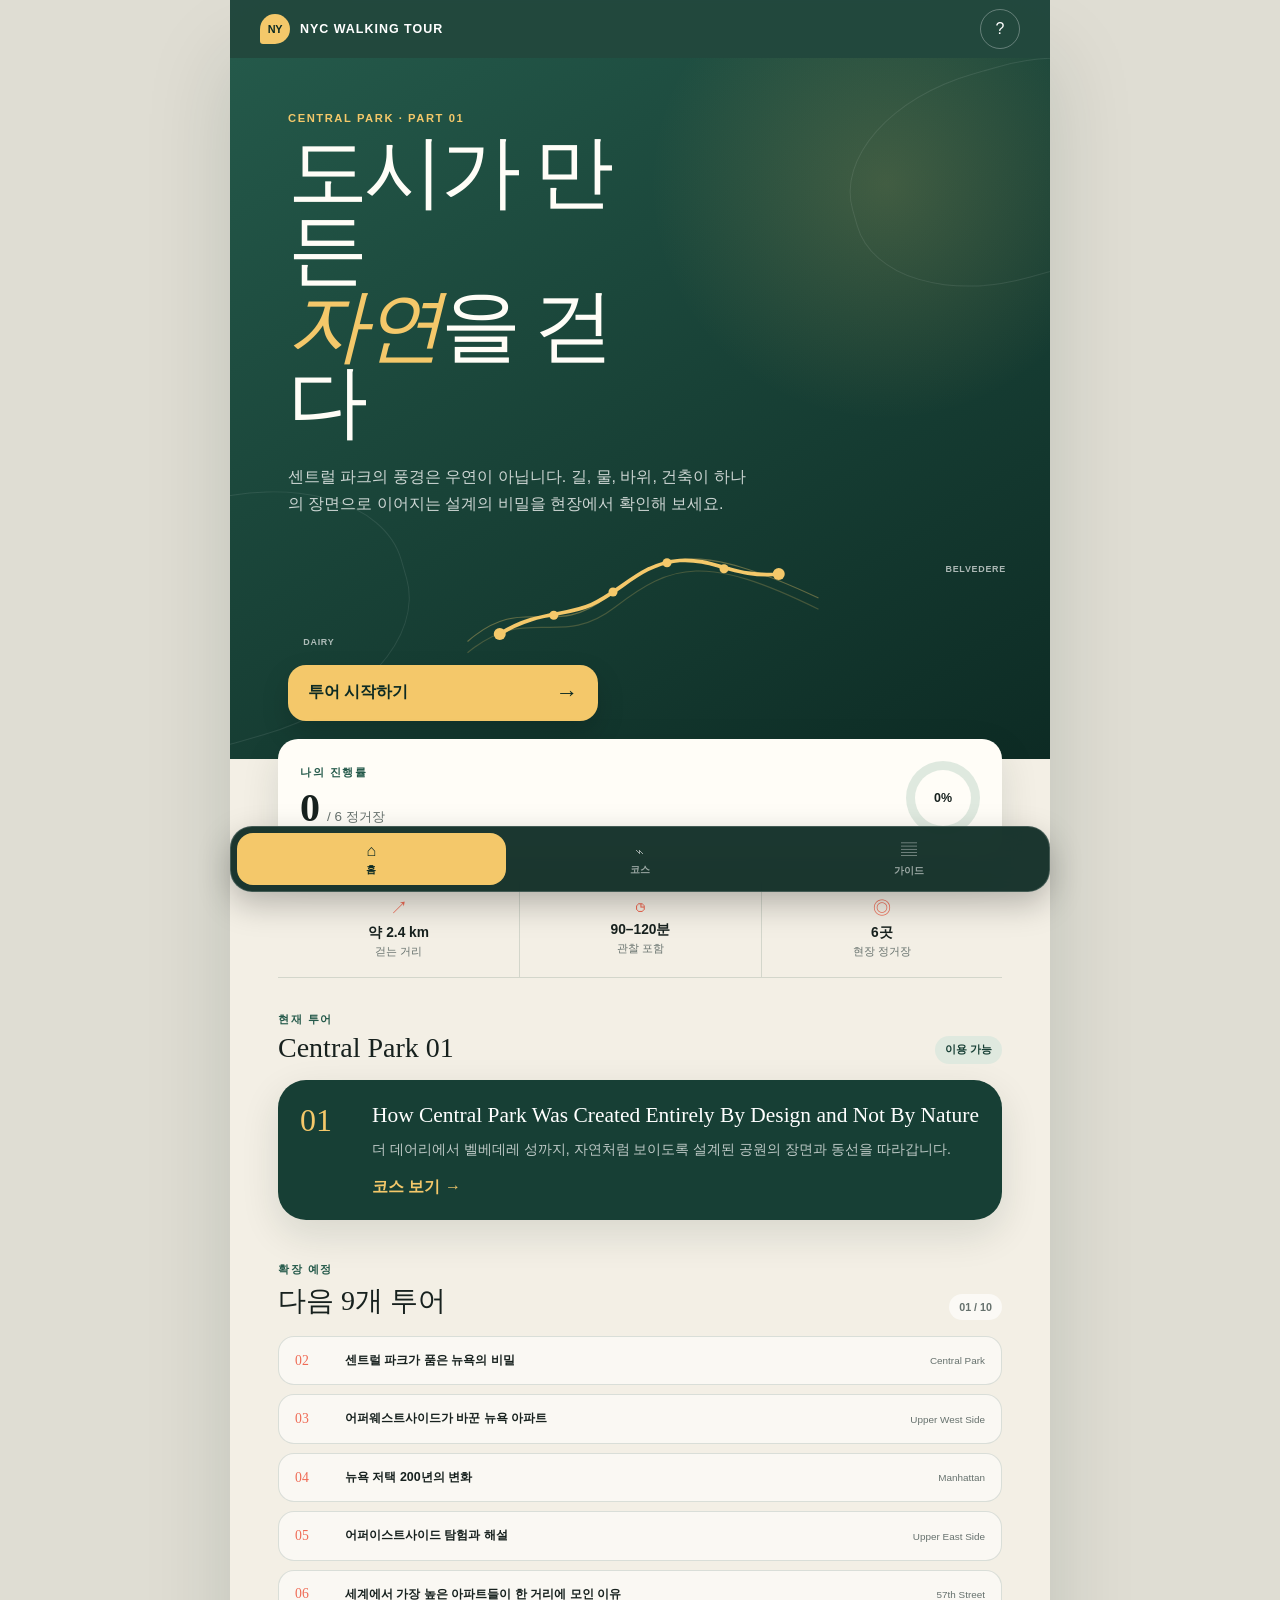
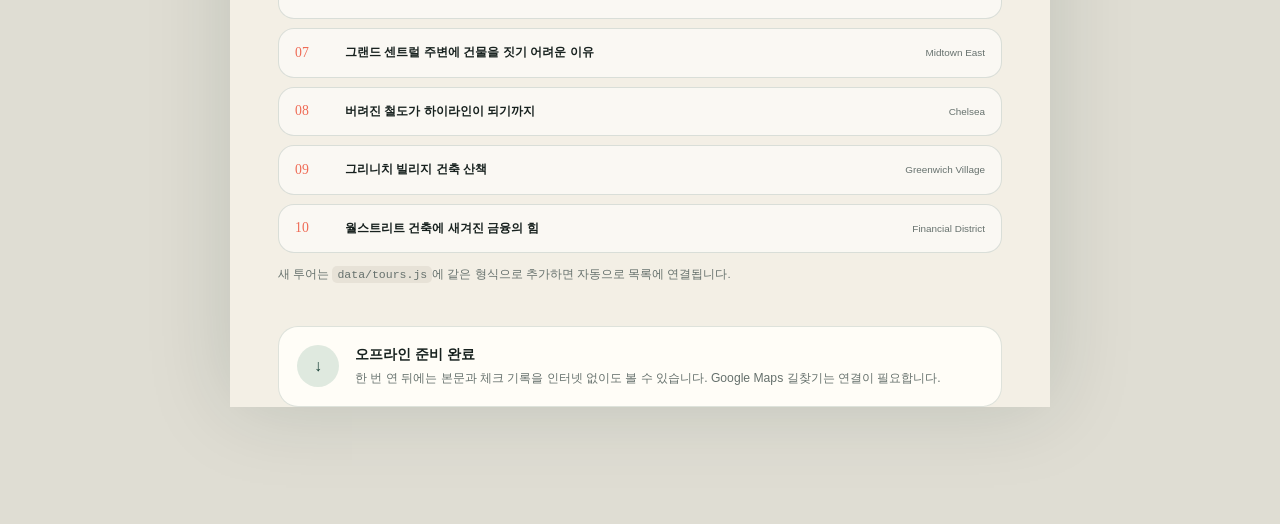
==== index.html @ f50bdaf2 "Add files via upload" ====
<!doctype html>
<html lang="ko">
<head>
  <meta charset="utf-8">
  <meta name="viewport" content="width=device-width, initial-scale=1, viewport-fit=cover">
  <meta name="theme-color" content="#173f35">
  <meta name="description" content="뉴욕 현장에서 쓰는 한국어 도보 투어 PWA. GPS 거리 확인, 도보 길찾기, 관찰 체크리스트와 오프라인 가이드를 제공합니다.">
  <meta name="apple-mobile-web-app-capable" content="yes">
  <meta name="apple-mobile-web-app-status-bar-style" content="black-translucent">
  <meta name="apple-mobile-web-app-title" content="NYC Walk">
  <title>NYC Walking Tour</title>
  <link rel="manifest" href="./manifest.webmanifest">
  <link rel="icon" href="./assets/icon.svg" type="image/svg+xml">
  <link rel="apple-touch-icon" href="./assets/apple-touch-icon.png">
  <link rel="stylesheet" href="./styles.css">
</head>
<body>
  <a class="skip-link" href="#main">본문으로 건너뛰기</a>

  <header class="app-header">
    <a class="brand" href="#home" aria-label="NYC Walking Tour 홈">
      <span class="brand-mark" aria-hidden="true">NY</span>
      <span><b>NYC</b> WALKING TOUR</span>
    </a>
    <button class="icon-button" id="helpButton" type="button" aria-label="앱 사용 안내">?</button>
  </header>

  <main id="main">
    <section class="view is-active" id="homeView" data-view="home" aria-labelledby="homeTitle">
      <div class="hero">
        <div class="hero-topline">CENTRAL PARK · PART 01</div>
        <h1 id="homeTitle">도시가 만든<br><em>자연</em>을 걷다</h1>
        <p>센트럴 파크의 풍경은 우연이 아닙니다. 길, 물, 바위, 건축이 하나의 장면으로 이어지는 설계의 비밀을 현장에서 확인해 보세요.</p>
        <div class="hero-art" aria-hidden="true">
          <svg viewBox="0 0 420 180" role="img">
            <path d="M-20 154C56 87 94 153 166 94S284 19 448 96" fill="none" stroke="currentColor" stroke-width="1.5" opacity=".35"/>
            <path d="M-20 169C61 102 102 166 177 108S298 37 448 111" fill="none" stroke="currentColor" stroke-width="1.5" opacity=".22"/>
            <path d="M23 144C73 113 109 121 145 105C187 86 211 50 263 46C310 43 337 70 395 64" fill="none" stroke="currentColor" stroke-width="5" stroke-linecap="round"/>
            <g fill="currentColor">
              <circle cx="23" cy="144" r="8"/><circle cx="95" cy="119" r="6"/><circle cx="174" cy="88" r="6"/>
              <circle cx="246" cy="49" r="6"/><circle cx="322" cy="57" r="6"/><circle cx="395" cy="64" r="8"/>
            </g>
          </svg>
          <span class="map-label map-start">DAIRY</span>
          <span class="map-label map-end">BELVEDERE</span>
        </div>
        <button class="primary-button" id="startTourButton" type="button">투어 시작하기 <span aria-hidden="true">→</span></button>
      </div>

      <div class="content-shell">
        <section class="progress-card" aria-labelledby="progressTitle">
          <div>
            <p class="eyebrow" id="progressTitle">나의 진행률</p>
            <p class="progress-number"><strong id="homeProgressCount">0</strong><span>/ 6 정거장</span></p>
          </div>
          <div class="progress-ring" id="progressRing" role="img" aria-label="진행률 0퍼센트"><span>0%</span></div>
        </section>

        <section class="route-facts" aria-label="코스 정보">
          <div><span class="fact-icon">↗</span><strong>약 2.4 km</strong><small>걷는 거리</small></div>
          <div><span class="fact-icon">◷</span><strong>90–120분</strong><small>관찰 포함</small></div>
          <div><span class="fact-icon">◎</span><strong>6곳</strong><small>현장 정거장</small></div>
        </section>

        <section class="section-block">
          <div class="section-heading">
            <div><p class="eyebrow">현재 투어</p><h2>Central Park 01</h2></div>
            <span class="status-pill">이용 가능</span>
          </div>
          <article class="tour-feature">
            <div class="tour-feature-number">01</div>
            <div>
              <h3>How Central Park Was Created Entirely By Design and Not By Nature</h3>
              <p>더 데어리에서 벨베데레 성까지, 자연처럼 보이도록 설계된 공원의 장면과 동선을 따라갑니다.</p>
              <button class="text-button" data-go="route" type="button">코스 보기 <span aria-hidden="true">→</span></button>
            </div>
          </article>
        </section>

        <section class="section-block future-section">
          <div class="section-heading">
            <div><p class="eyebrow">확장 예정</p><h2>다음 9개 투어</h2></div>
            <span class="count-pill">01 / 10</span>
          </div>
          <div class="future-list" id="futureTours"></div>
          <p class="future-note">새 투어는 <code>data/tours.js</code>에 같은 형식으로 추가하면 자동으로 목록에 연결됩니다.</p>
        </section>

        <section class="offline-card">
          <span class="offline-icon" aria-hidden="true">↓</span>
          <div><strong>오프라인 준비 완료</strong><p>한 번 연 뒤에는 본문과 체크 기록을 인터넷 없이도 볼 수 있습니다. Google Maps 길찾기는 연결이 필요합니다.</p></div>
        </section>
      </div>
    </section>

    <section class="view" id="routeView" data-view="route" aria-labelledby="routeTitle">
      <div class="page-intro route-intro">
        <p class="eyebrow light">CENTRAL PARK · PART 01</p>
        <h1 id="routeTitle">현장 코스</h1>
        <p>남쪽의 데어리에서 북쪽의 벨베데레 성까지. 방문 완료는 위치와 무관하게 직접 눌러 기록합니다.</p>
        <div class="route-progress-wrap">
          <div class="route-progress-label"><span>투어 진행</span><strong id="routeProgressText">0 / 6</strong></div>
          <div class="progress-track"><span id="routeProgressBar"></span></div>
        </div>
        <button class="location-button" id="locateButton" type="button"><span aria-hidden="true">⌖</span> 내 위치로 거리 확인</button>
        <p class="location-status" id="locationStatus" role="status">위치 정보는 이 기기 안에서 거리 계산에만 사용됩니다.</p>
      </div>
      <div class="content-shell route-content">
        <div class="route-line" id="stopList"></div>
      </div>
    </section>

    <section class="view" id="guideView" data-view="guide" aria-labelledby="guideTitle">
      <div class="page-intro guide-intro">
        <p class="eyebrow light">DEEP GUIDE · PART 01</p>
        <h1 id="guideTitle">상세 가이드북</h1>
        <p>걷다가 궁금할 때 펼쳐보는 긴 해설입니다. 각 장은 현장 관찰 포인트와 이어집니다.</p>
      </div>
      <div class="content-shell guide-shell">
        <nav class="guide-toc" aria-label="가이드 목차" id="guideToc"></nav>
        <article class="guide-article" id="guideArticle"></article>
        <aside class="source-note">
          <strong>원본 영상</strong>
          <p>Architectural Digest, Michael Wyetzner의 현장 해설을 바탕으로 여행용 한국어 가이드로 재구성했습니다.</p>
          <a href="https://www.architecturaldigest.com/video/watch/walking-tour-how-central-park-was-created-entirely-by-design-and-not-by-nature" target="_blank" rel="noopener noreferrer">원본 페이지 열기 ↗</a>
        </aside>
      </div>
    </section>
  </main>

  <nav class="bottom-nav" aria-label="주요 메뉴">
    <a class="nav-item is-active" href="#home" data-nav="home" aria-current="page"><span aria-hidden="true">⌂</span><b>홈</b></a>
    <a class="nav-item" href="#route" data-nav="route"><span aria-hidden="true">⌁</span><b>코스</b></a>
    <a class="nav-item" href="#guide" data-nav="guide"><span aria-hidden="true">▤</span><b>가이드</b></a>
  </nav>

  <dialog class="sheet-dialog" id="helpDialog">
    <div class="dialog-handle" aria-hidden="true"></div>
    <button class="dialog-close" id="helpClose" type="button" aria-label="닫기">×</button>
    <p class="eyebrow">사용 안내</p>
    <h2>iPhone에서 가장 편하게 쓰는 법</h2>
    <ol>
      <li>Safari에서 배포된 HTTPS 주소를 엽니다.</li>
      <li><b>공유</b> 버튼 → <b>홈 화면에 추가</b>를 누릅니다.</li>
      <li>여행 전에 앱을 한 번 열어 오프라인 콘텐츠를 저장합니다.</li>
      <li>GPS는 정거장까지의 거리를 보여줄 뿐, 방문을 자동 판정하지 않습니다.</li>
    </ol>
    <p class="privacy-note">방문 기록과 체크리스트는 이 브라우저의 로컬 저장소에만 남습니다.</p>
  </dialog>

  <div class="toast" id="toast" role="status" aria-live="polite"></div>

  <script src="./data/tours.js"></script>
  <script src="./app.js"></script>
</body>
</html>
---- styles.css ----
:root {
  --green-950: #0d2b24;
  --green-900: #173f35;
  --green-800: #24594a;
  --green-100: #dfe9df;
  --cream: #f3efe5;
  --paper: #fffdf7;
  --ink: #17211e;
  --muted: #66716d;
  --gold: #f4c86a;
  --coral: #ef6b55;
  --blue: #8fc8d8;
  --line: rgba(23, 63, 53, .14);
  --shadow: 0 14px 38px rgba(13, 43, 36, .12);
  --radius-lg: 28px;
  --radius-md: 20px;
  --safe-bottom: env(safe-area-inset-bottom, 0px);
}

* { box-sizing: border-box; }

html { scroll-behavior: smooth; }

body {
  margin: 0;
  min-width: 320px;
  color: var(--ink);
  background: var(--cream);
  font-family: -apple-system, BlinkMacSystemFont, "Apple SD Gothic Neo", "Noto Sans KR", "Segoe UI", sans-serif;
  -webkit-font-smoothing: antialiased;
  padding-bottom: calc(82px + var(--safe-bottom));
}

button, a { -webkit-tap-highlight-color: transparent; }
button { font: inherit; }
a { color: inherit; }

.skip-link {
  position: fixed;
  top: -100px;
  left: 12px;
  z-index: 100;
  background: #fff;
  padding: 12px 16px;
  border-radius: 10px;
}
.skip-link:focus { top: 12px; }

.app-header {
  position: sticky;
  top: 0;
  z-index: 30;
  display: flex;
  align-items: center;
  justify-content: space-between;
  height: calc(58px + env(safe-area-inset-top, 0px));
  padding: env(safe-area-inset-top, 0px) 18px 0;
  color: #fff;
  background: rgba(23, 63, 53, .94);
  backdrop-filter: blur(18px);
}

.brand {
  display: flex;
  align-items: center;
  gap: 10px;
  color: #fff;
  text-decoration: none;
  font-size: .78rem;
  font-weight: 800;
  letter-spacing: .08em;
}

.brand-mark {
  display: grid;
  place-items: center;
  width: 30px;
  height: 30px;
  color: var(--green-950);
  background: var(--gold);
  border-radius: 50% 50% 50% 10%;
  font-size: .68rem;
  font-weight: 900;
  letter-spacing: -.03em;
}

.icon-button, .dialog-close {
  display: grid;
  place-items: center;
  width: 40px;
  height: 40px;
  border: 1px solid rgba(255, 255, 255, .3);
  border-radius: 50%;
  color: #fff;
  background: transparent;
  cursor: pointer;
}

.view { display: none; }
.view.is-active { display: block; animation: view-in .28s ease both; }
@keyframes view-in { from { opacity: .3; transform: translateY(5px); } }

.hero {
  position: relative;
  overflow: hidden;
  min-height: 540px;
  padding: 42px 24px 34px;
  color: var(--paper);
  background:
    radial-gradient(circle at 80% 18%, rgba(244, 200, 106, .18), transparent 27%),
    linear-gradient(150deg, var(--green-800), var(--green-950));
}

.hero::before, .hero::after {
  content: "";
  position: absolute;
  border: 1px solid rgba(255,255,255,.09);
  border-radius: 46%;
  transform: rotate(-16deg);
}
.hero::before { width: 330px; height: 210px; right: -130px; top: 8px; }
.hero::after { width: 390px; height: 240px; left: -210px; bottom: 15px; }

.hero-topline, .eyebrow {
  margin: 0 0 10px;
  color: var(--green-800);
  font-size: .7rem;
  font-weight: 900;
  letter-spacing: .14em;
  text-transform: uppercase;
}
.hero-topline, .eyebrow.light { color: var(--gold); }

.hero h1, .page-intro h1 {
  margin: 0;
  font-family: Georgia, "Times New Roman", serif;
  font-weight: 500;
  line-height: .96;
  letter-spacing: -.045em;
}
.hero h1 { max-width: 360px; font-size: clamp(3rem, 15vw, 5rem); }
.hero h1 em { color: var(--gold); font-style: italic; }
.hero > p { position: relative; z-index: 1; max-width: 460px; margin: 22px 0 8px; color: rgba(255,255,255,.78); line-height: 1.7; }

.hero-art { position: relative; height: 150px; margin: 2px -14px 4px; color: var(--gold); }
.hero-art svg { width: 100%; height: 100%; overflow: visible; }
.map-label { position: absolute; color: rgba(255,255,255,.65); font-size: .56rem; font-weight: 800; letter-spacing: .08em; }
.map-start { left: 4%; bottom: 14px; }
.map-end { right: 0; top: 38px; }

.primary-button {
  position: relative;
  z-index: 1;
  display: flex;
  align-items: center;
  justify-content: space-between;
  width: 100%;
  min-height: 56px;
  padding: 0 20px;
  border: 0;
  border-radius: 18px;
  color: var(--green-950);
  background: var(--gold);
  font-weight: 900;
  cursor: pointer;
  box-shadow: 0 12px 28px rgba(0,0,0,.15);
}
.primary-button span { font-size: 1.4rem; }

.content-shell { width: min(100%, 760px); margin: 0 auto; padding: 0 18px; }

.progress-card {
  position: relative;
  z-index: 2;
  display: flex;
  align-items: center;
  justify-content: space-between;
  margin-top: -20px;
  padding: 22px;
  background: var(--paper);
  border-radius: var(--radius-md);
  box-shadow: var(--shadow);
}
.progress-card .eyebrow { margin-bottom: 4px; }
.progress-number { display: flex; align-items: baseline; gap: 7px; margin: 0; }
.progress-number strong { font-family: Georgia, serif; font-size: 2.5rem; }
.progress-number span { color: var(--muted); font-size: .84rem; }

.progress-ring {
  --progress: 0deg;
  display: grid;
  place-items: center;
  width: 74px;
  aspect-ratio: 1;
  border-radius: 50%;
  background: conic-gradient(var(--coral) var(--progress), var(--green-100) 0);
}
.progress-ring::before { content: ""; grid-area: 1/1; width: 56px; aspect-ratio: 1; border-radius: 50%; background: var(--paper); }
.progress-ring span { grid-area: 1/1; z-index: 1; font-size: .78rem; font-weight: 900; }

.route-facts {
  display: grid;
  grid-template-columns: repeat(3, 1fr);
  margin: 20px 0 34px;
  border-block: 1px solid var(--line);
}
.route-facts > div { display: flex; flex-direction: column; align-items: center; padding: 18px 4px; text-align: center; }
.route-facts > div + div { border-left: 1px solid var(--line); }
.fact-icon { color: var(--coral); font-size: 1.1rem; }
.route-facts strong { margin-top: 4px; font-size: .86rem; }
.route-facts small { margin-top: 3px; color: var(--muted); font-size: .68rem; }

.section-block { margin: 34px 0 42px; }
.section-heading { display: flex; align-items: flex-end; justify-content: space-between; gap: 16px; margin-bottom: 16px; }
.section-heading h2 { margin: 0; font-family: Georgia, serif; font-size: 1.75rem; font-weight: 500; }
.section-heading .eyebrow { margin-bottom: 5px; }
.status-pill, .count-pill {
  flex: 0 0 auto;
  padding: 7px 10px;
  border-radius: 999px;
  color: var(--green-900);
  background: var(--green-100);
  font-size: .67rem;
  font-weight: 800;
}
.count-pill { color: var(--muted); background: rgba(255,255,255,.62); }

.tour-feature {
  display: grid;
  grid-template-columns: 54px 1fr;
  gap: 18px;
  padding: 22px;
  color: #fff;
  background: var(--green-900);
  border-radius: var(--radius-lg);
  box-shadow: var(--shadow);
}
.tour-feature-number { font-family: Georgia, serif; color: var(--gold); font-size: 2rem; }
.tour-feature h3 { margin: 0 0 10px; font-family: Georgia, serif; font-size: 1.34rem; font-weight: 500; line-height: 1.25; }
.tour-feature p { margin: 0 0 16px; color: rgba(255,255,255,.72); font-size: .88rem; line-height: 1.6; }
.text-button { padding: 0; border: 0; color: var(--gold); background: transparent; font-weight: 800; cursor: pointer; }

.future-list { display: grid; gap: 9px; }
.future-item {
  display: grid;
  grid-template-columns: 38px 1fr auto;
  align-items: center;
  gap: 12px;
  padding: 15px 16px;
  border: 1px solid var(--line);
  border-radius: 16px;
  background: rgba(255,255,255,.55);
}
.future-item span:first-child { color: var(--coral); font-family: Georgia, serif; font-size: .86rem; }
.future-item strong { font-size: .78rem; line-height: 1.4; }
.future-item small { color: var(--muted); font-size: .62rem; }
.future-note { color: var(--muted); font-size: .72rem; line-height: 1.6; }
.future-note code { padding: 2px 5px; background: #e7e2d7; border-radius: 5px; }

.offline-card {
  display: flex;
  gap: 16px;
  margin: 0 0 36px;
  padding: 18px;
  border: 1px solid var(--line);
  border-radius: var(--radius-md);
  background: var(--paper);
}
.offline-icon { display: grid; place-items: center; flex: 0 0 42px; height: 42px; border-radius: 50%; color: var(--green-900); background: var(--green-100); font-weight: 900; }
.offline-card strong { font-size: .86rem; }
.offline-card p { margin: 5px 0 0; color: var(--muted); font-size: .76rem; line-height: 1.55; }

.page-intro { padding: 36px 22px 28px; color: #fff; background: var(--green-900); }
.page-intro h1 { font-size: clamp(2.5rem, 12vw, 4rem); }
.page-intro > p:not(.eyebrow) { max-width: 620px; margin: 16px 0 0; color: rgba(255,255,255,.72); line-height: 1.6; }
.route-progress-wrap { margin-top: 26px; }
.route-progress-label { display: flex; justify-content: space-between; margin-bottom: 9px; font-size: .76rem; }
.progress-track { overflow: hidden; height: 8px; border-radius: 99px; background: rgba(255,255,255,.15); }
.progress-track span { display: block; width: 0; height: 100%; border-radius: inherit; background: var(--gold); transition: width .25s ease; }

.location-button {
  width: 100%;
  min-height: 50px;
  margin-top: 20px;
  border: 1px solid rgba(255,255,255,.3);
  border-radius: 15px;
  color: #fff;
  background: rgba(255,255,255,.08);
  font-weight: 800;
  cursor: pointer;
}
.location-status { min-height: 18px; margin-top: 8px !important; font-size: .7rem; }

.route-content { padding-top: 28px; padding-bottom: 34px; }
.route-line { position: relative; }
.route-line::before { content: ""; position: absolute; left: 20px; top: 28px; bottom: 40px; width: 2px; background: repeating-linear-gradient(to bottom, var(--green-800) 0 8px, transparent 8px 14px); opacity: .4; }

.stop-card { position: relative; padding-left: 58px; margin-bottom: 22px; }
.stop-marker {
  position: absolute;
  z-index: 1;
  top: 18px;
  left: 0;
  display: grid;
  place-items: center;
  width: 42px;
  height: 42px;
  border: 5px solid var(--cream);
  border-radius: 50%;
  color: #fff;
  background: var(--green-800);
  font-family: Georgia, serif;
  font-size: .78rem;
  box-shadow: 0 0 0 1px var(--green-800);
}
.stop-card.is-visited .stop-marker { color: var(--green-950); background: var(--gold); box-shadow: 0 0 0 1px var(--gold); }
.stop-panel { overflow: hidden; border: 1px solid var(--line); border-radius: var(--radius-md); background: var(--paper); box-shadow: 0 8px 24px rgba(13,43,36,.07); }
.stop-main { padding: 20px; }
.stop-kicker { display: flex; justify-content: space-between; gap: 10px; margin-bottom: 7px; color: var(--coral); font-size: .67rem; font-weight: 900; letter-spacing: .08em; }
.distance-badge { color: var(--muted); letter-spacing: 0; }
.stop-card h2 { margin: 0; font-family: Georgia, serif; font-size: 1.42rem; font-weight: 500; }
.stop-card .summary { margin: 10px 0 16px; color: var(--muted); font-size: .86rem; line-height: 1.65; }

.checklist { padding: 14px 0; border-block: 1px solid var(--line); }
.checklist-title { margin: 0 0 10px; color: var(--green-800); font-size: .72rem; font-weight: 900; }
.check-item { display: grid; grid-template-columns: 24px 1fr; gap: 8px; align-items: start; margin: 10px 0; cursor: pointer; font-size: .8rem; line-height: 1.45; }
.check-item input { position: absolute; opacity: 0; pointer-events: none; }
.check-box { display: grid; place-items: center; width: 20px; height: 20px; margin-top: 1px; border: 1.5px solid #9fa9a5; border-radius: 6px; background: #fff; }
.check-item input:checked + .check-box { color: #fff; border-color: var(--green-800); background: var(--green-800); }
.check-item input:checked + .check-box::after { content: "✓"; font-size: .72rem; font-weight: 900; }
.check-item input:focus-visible + .check-box { outline: 3px solid rgba(239,107,85,.25); }

.stop-actions { display: grid; grid-template-columns: 1fr 1fr; gap: 9px; margin-top: 16px; }
.action-link, .visit-button, .guide-link {
  display: grid;
  place-items: center;
  min-height: 46px;
  padding: 10px;
  border: 1px solid var(--line);
  border-radius: 13px;
  text-align: center;
  text-decoration: none;
  font-size: .76rem;
  font-weight: 900;
  cursor: pointer;
}
.visit-button { grid-column: 1 / -1; color: #fff; border-color: var(--green-900); background: var(--green-900); }
.stop-card.is-visited .visit-button { color: var(--green-900); border-color: var(--green-100); background: var(--green-100); }
.guide-link { color: var(--green-900); background: transparent; }
.action-link { color: var(--green-900); background: #fff; }

.guide-intro { background: linear-gradient(145deg, var(--green-900), #275d4e); }
.guide-shell { padding-top: 24px; padding-bottom: 40px; }
.guide-toc { display: flex; gap: 8px; overflow-x: auto; padding: 0 0 14px; scrollbar-width: none; }
.guide-toc::-webkit-scrollbar { display: none; }
.guide-toc a { flex: 0 0 auto; padding: 9px 12px; border: 1px solid var(--line); border-radius: 999px; background: var(--paper); text-decoration: none; font-size: .7rem; font-weight: 800; }
.guide-chapter { scroll-margin-top: 72px; padding: 28px 0; border-bottom: 1px solid var(--line); }
.guide-chapter-number { color: var(--coral); font-family: Georgia, serif; font-size: .8rem; }
.guide-chapter h2 { margin: 6px 0 14px; font-family: Georgia, serif; font-size: 1.9rem; font-weight: 500; line-height: 1.18; }
.guide-chapter h3 { margin: 24px 0 8px; color: var(--green-800); font-size: .92rem; }
.guide-chapter p { margin: 0 0 14px; font-size: .93rem; line-height: 1.85; }
.guide-chapter .look-card { margin: 20px 0; padding: 18px; border-left: 4px solid var(--gold); border-radius: 0 14px 14px 0; background: var(--paper); }
.look-card strong { display: block; margin-bottom: 5px; color: var(--green-800); font-size: .8rem; }
.look-card p { margin: 0; font-size: .82rem; }
.source-note { margin-top: 28px; padding: 20px; border-radius: var(--radius-md); color: #fff; background: var(--green-900); }
.source-note strong { color: var(--gold); }
.source-note p { color: rgba(255,255,255,.72); font-size: .8rem; line-height: 1.6; }
.source-note a { font-size: .78rem; font-weight: 900; }

.bottom-nav {
  position: fixed;
  z-index: 40;
  right: 10px;
  bottom: calc(8px + var(--safe-bottom));
  left: 10px;
  display: grid;
  grid-template-columns: repeat(3, 1fr);
  height: 66px;
  padding: 6px;
  border: 1px solid rgba(255,255,255,.18);
  border-radius: 22px;
  background: rgba(13,43,36,.94);
  box-shadow: 0 12px 32px rgba(0,0,0,.25);
  backdrop-filter: blur(16px);
}
.nav-item { display: flex; flex-direction: column; align-items: center; justify-content: center; gap: 3px; border-radius: 16px; color: rgba(255,255,255,.56); text-decoration: none; font-size: 1rem; }
.nav-item b { font-size: .64rem; }
.nav-item.is-active { color: var(--green-950); background: var(--gold); }

.sheet-dialog {
  position: fixed;
  top: auto;
  width: min(calc(100% - 20px), 520px);
  margin: 0 auto 10px;
  padding: 28px 22px calc(24px + var(--safe-bottom));
  border: 0;
  border-radius: 26px;
  color: var(--ink);
  background: var(--paper);
  box-shadow: var(--shadow);
}
.sheet-dialog::backdrop { background: rgba(13,43,36,.64); backdrop-filter: blur(3px); }
.sheet-dialog h2 { margin: 4px 34px 16px 0; font-family: Georgia, serif; font-weight: 500; }
.sheet-dialog ol { padding-left: 22px; }
.sheet-dialog li { margin: 10px 0; line-height: 1.55; }
.dialog-handle { width: 42px; height: 4px; margin: -17px auto 14px; border-radius: 99px; background: #d6d4cc; }
.dialog-close { position: absolute; top: 16px; right: 16px; color: var(--ink); border-color: var(--line); }
.privacy-note { padding: 12px; border-radius: 12px; color: var(--green-800); background: var(--green-100); font-size: .76rem; line-height: 1.5; }

.toast {
  position: fixed;
  z-index: 80;
  left: 50%;
  bottom: calc(88px + var(--safe-bottom));
  max-width: calc(100% - 36px);
  padding: 12px 16px;
  border-radius: 999px;
  color: #fff;
  background: var(--ink);
  font-size: .76rem;
  font-weight: 700;
  opacity: 0;
  transform: translate(-50%, 12px);
  pointer-events: none;
  transition: .22s ease;
}
.toast.is-visible { opacity: 1; transform: translate(-50%, 0); }

@media (min-width: 680px) {
  body { background: #dfddd3; }
  .app-header, main, .bottom-nav { width: min(100%, 820px); margin-inline: auto; }
  main { min-height: 100vh; background: var(--cream); box-shadow: 0 0 80px rgba(13,43,36,.15); }
  .app-header { padding-inline: 30px; }
  .bottom-nav { left: 50%; right: auto; transform: translateX(-50%); }
  .hero { min-height: 520px; padding: 54px 58px 38px; }
  .hero-art { height: 135px; }
  .primary-button { width: 310px; }
  .page-intro { padding: 48px max(28px, calc((100% - 724px)/2)); }
}

@media (prefers-reduced-motion: reduce) {
  *, *::before, *::after { scroll-behavior: auto !important; animation-duration: .01ms !important; transition-duration: .01ms !important; }
}

@media (prefers-color-scheme: dark) {
  :root { --cream: #13251f; --paper: #1a3029; --ink: #f3efe5; --muted: #b4bdb8; --line: rgba(255,255,255,.12); --green-100: #28493f; }
  .future-item, .offline-card, .progress-card { background: var(--paper); }
  .future-note code { background: #29443b; }
  .check-box, .action-link { color: var(--ink); background: #1f3a31; }
  .stop-marker { border-color: var(--cream); }
}
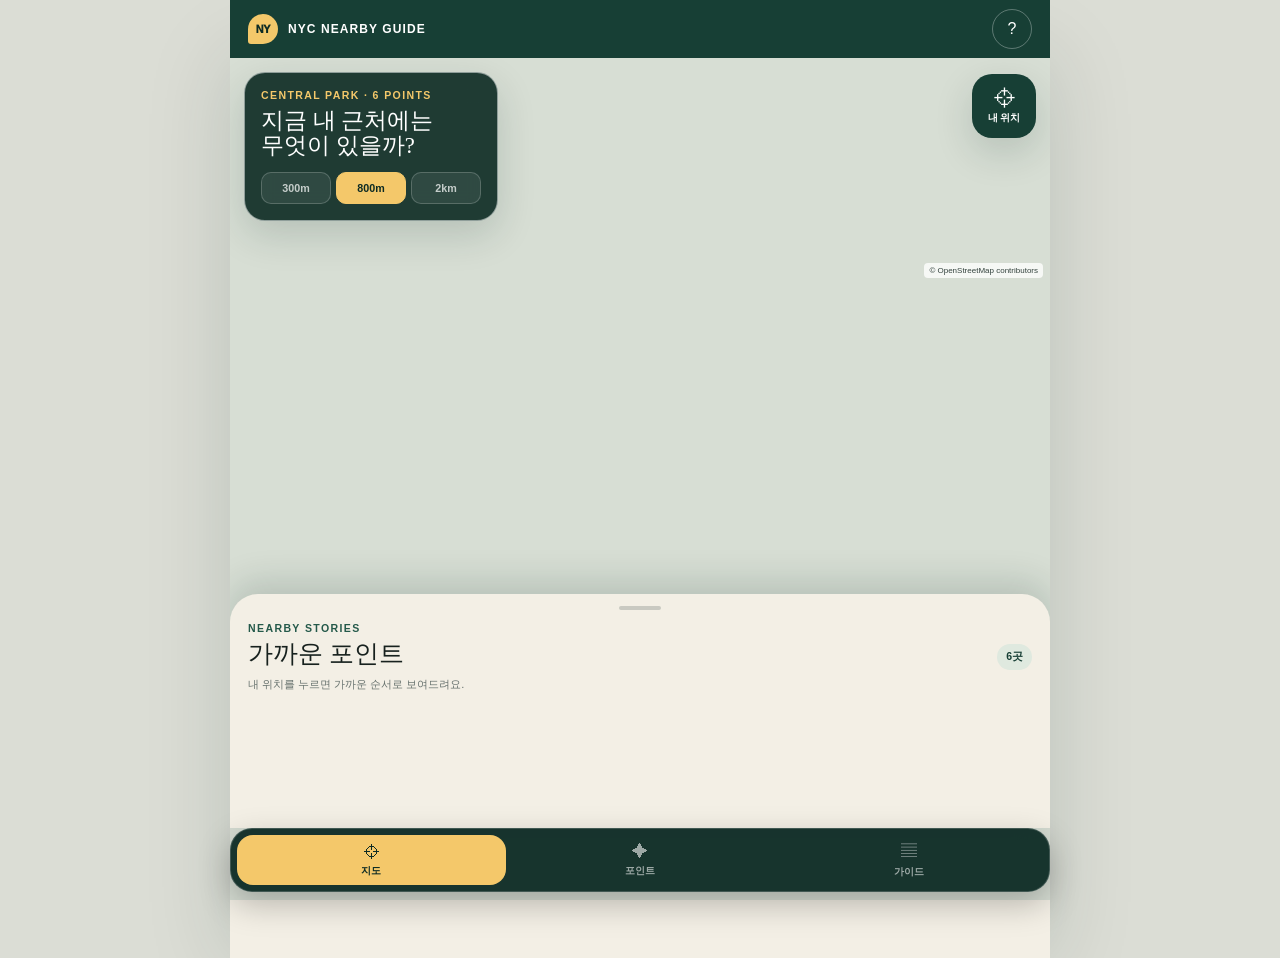
==== commit d241830b: "Add files via upload" ====
--- a/index.html
+++ b/index.html
@@ -4,117 +4,84 @@
   <meta charset="utf-8">
   <meta name="viewport" content="width=device-width, initial-scale=1, viewport-fit=cover">
   <meta name="theme-color" content="#173f35">
-  <meta name="description" content="뉴욕 현장에서 쓰는 한국어 도보 투어 PWA. GPS 거리 확인, 도보 길찾기, 관찰 체크리스트와 오프라인 가이드를 제공합니다.">
+  <meta name="description" content="현재 위치 주변의 뉴욕 흥미 포인트를 발견하고 일행에게 설명하는 한국어 지도형 가이드 PWA">
   <meta name="apple-mobile-web-app-capable" content="yes">
   <meta name="apple-mobile-web-app-status-bar-style" content="black-translucent">
-  <meta name="apple-mobile-web-app-title" content="NYC Walk">
-  <title>NYC Walking Tour</title>
-  <link rel="manifest" href="./manifest.webmanifest">
+  <meta name="apple-mobile-web-app-title" content="NYC Nearby">
+  <title>NYC Walking Tour · Nearby Guide</title>
+  <link rel="manifest" href="./manifest.webmanifest?v=4">
   <link rel="icon" href="./assets/icon.svg" type="image/svg+xml">
   <link rel="apple-touch-icon" href="./assets/apple-touch-icon.png">
-  <link rel="stylesheet" href="./styles.css">
+  <link rel="stylesheet" href="./vendor/leaflet/leaflet.css?v=4">
+  <link rel="stylesheet" href="./styles.css?v=4">
 </head>
 <body>
   <a class="skip-link" href="#main">본문으로 건너뛰기</a>
 
   <header class="app-header">
-    <a class="brand" href="#home" aria-label="NYC Walking Tour 홈">
+    <a class="brand" href="#map" aria-label="NYC Walking Tour 지도">
       <span class="brand-mark" aria-hidden="true">NY</span>
-      <span><b>NYC</b> WALKING TOUR</span>
+      <span><b>NYC</b> NEARBY GUIDE</span>
     </a>
     <button class="icon-button" id="helpButton" type="button" aria-label="앱 사용 안내">?</button>
   </header>
 
   <main id="main">
-    <section class="view is-active" id="homeView" data-view="home" aria-labelledby="homeTitle">
-      <div class="hero">
-        <div class="hero-topline">CENTRAL PARK · PART 01</div>
-        <h1 id="homeTitle">도시가 만든<br><em>자연</em>을 걷다</h1>
-        <p>센트럴 파크의 풍경은 우연이 아닙니다. 길, 물, 바위, 건축이 하나의 장면으로 이어지는 설계의 비밀을 현장에서 확인해 보세요.</p>
-        <div class="hero-art" aria-hidden="true">
-          <svg viewBox="0 0 420 180" role="img">
-            <path d="M-20 154C56 87 94 153 166 94S284 19 448 96" fill="none" stroke="currentColor" stroke-width="1.5" opacity=".35"/>
-            <path d="M-20 169C61 102 102 166 177 108S298 37 448 111" fill="none" stroke="currentColor" stroke-width="1.5" opacity=".22"/>
-            <path d="M23 144C73 113 109 121 145 105C187 86 211 50 263 46C310 43 337 70 395 64" fill="none" stroke="currentColor" stroke-width="5" stroke-linecap="round"/>
-            <g fill="currentColor">
-              <circle cx="23" cy="144" r="8"/><circle cx="95" cy="119" r="6"/><circle cx="174" cy="88" r="6"/>
-              <circle cx="246" cy="49" r="6"/><circle cx="322" cy="57" r="6"/><circle cx="395" cy="64" r="8"/>
-            </g>
-          </svg>
-          <span class="map-label map-start">DAIRY</span>
-          <span class="map-label map-end">BELVEDERE</span>
+    <section class="view map-view is-active" id="mapView" data-view="map" aria-labelledby="mapTitle">
+      <h1 class="sr-only" id="mapTitle">내 주변의 흥미로운 장소 지도</h1>
+      <div id="map" aria-label="센트럴 파크 흥미 포인트 지도"></div>
+
+      <div class="map-top-panel">
+        <p class="map-kicker">CENTRAL PARK · 6 POINTS</p>
+        <strong>지금 내 근처에는<br>무엇이 있을까?</strong>
+        <div class="radius-picker" aria-label="검색 반경">
+          <button type="button" data-radius="300">300m</button>
+          <button type="button" class="is-active" data-radius="800">800m</button>
+          <button type="button" data-radius="2000">2km</button>
         </div>
-        <button class="primary-button" id="startTourButton" type="button">투어 시작하기 <span aria-hidden="true">→</span></button>
       </div>
 
-      <div class="content-shell">
-        <section class="progress-card" aria-labelledby="progressTitle">
+      <button class="locate-fab" id="locateButton" type="button" aria-pressed="false">
+        <span aria-hidden="true">⌖</span><b>내 위치</b>
+      </button>
+
+      <div class="map-offline" id="mapOffline" hidden>지도 배경은 인터넷이 필요하지만 포인트와 가이드는 계속 사용할 수 있습니다.</div>
+      <a class="map-attribution" href="https://www.openstreetmap.org/copyright" target="_blank" rel="noopener noreferrer">© OpenStreetMap contributors</a>
+
+      <section class="nearby-sheet" aria-labelledby="nearbyTitle">
+        <div class="sheet-handle" aria-hidden="true"></div>
+        <div class="nearby-heading">
           <div>
-            <p class="eyebrow" id="progressTitle">나의 진행률</p>
-            <p class="progress-number"><strong id="homeProgressCount">0</strong><span>/ 6 정거장</span></p>
+            <p class="eyebrow">NEARBY STORIES</p>
+            <h2 id="nearbyTitle">가까운 포인트</h2>
           </div>
-          <div class="progress-ring" id="progressRing" role="img" aria-label="진행률 0퍼센트"><span>0%</span></div>
-        </section>
-
-        <section class="route-facts" aria-label="코스 정보">
-          <div><span class="fact-icon">↗</span><strong>약 2.4 km</strong><small>걷는 거리</small></div>
-          <div><span class="fact-icon">◷</span><strong>90–120분</strong><small>관찰 포함</small></div>
-          <div><span class="fact-icon">◎</span><strong>6곳</strong><small>현장 정거장</small></div>
-        </section>
-
-        <section class="section-block">
-          <div class="section-heading">
-            <div><p class="eyebrow">현재 투어</p><h2>Central Park 01</h2></div>
-            <span class="status-pill">이용 가능</span>
-          </div>
-          <article class="tour-feature">
-            <div class="tour-feature-number">01</div>
-            <div>
-              <h3>How Central Park Was Created Entirely By Design and Not By Nature</h3>
-              <p>더 데어리에서 벨베데레 성까지, 자연처럼 보이도록 설계된 공원의 장면과 동선을 따라갑니다.</p>
-              <button class="text-button" data-go="route" type="button">코스 보기 <span aria-hidden="true">→</span></button>
-            </div>
-          </article>
-        </section>
-
-        <section class="section-block future-section">
-          <div class="section-heading">
-            <div><p class="eyebrow">확장 예정</p><h2>다음 9개 투어</h2></div>
-            <span class="count-pill">01 / 10</span>
-          </div>
-          <div class="future-list" id="futureTours"></div>
-          <p class="future-note">새 투어는 <code>data/tours.js</code>에 같은 형식으로 추가하면 자동으로 목록에 연결됩니다.</p>
-        </section>
-
-        <section class="offline-card">
-          <span class="offline-icon" aria-hidden="true">↓</span>
-          <div><strong>오프라인 준비 완료</strong><p>한 번 연 뒤에는 본문과 체크 기록을 인터넷 없이도 볼 수 있습니다. Google Maps 길찾기는 연결이 필요합니다.</p></div>
-        </section>
-      </div>
+          <span class="nearby-count" id="nearbyCount">6곳</span>
+        </div>
+        <p class="nearby-status" id="locationStatus" role="status">내 위치를 누르면 가까운 순서로 보여드려요.</p>
+        <div class="nearby-cards" id="nearbyCards"></div>
+      </section>
     </section>
 
-    <section class="view" id="routeView" data-view="route" aria-labelledby="routeTitle">
-      <div class="page-intro route-intro">
-        <p class="eyebrow light">CENTRAL PARK · PART 01</p>
-        <h1 id="routeTitle">현장 코스</h1>
-        <p>남쪽의 데어리에서 북쪽의 벨베데레 성까지. 방문 완료는 위치와 무관하게 직접 눌러 기록합니다.</p>
-        <div class="route-progress-wrap">
-          <div class="route-progress-label"><span>투어 진행</span><strong id="routeProgressText">0 / 6</strong></div>
-          <div class="progress-track"><span id="routeProgressBar"></span></div>
+    <section class="view" id="pointsView" data-view="points" aria-labelledby="pointsTitle">
+      <div class="page-intro">
+        <p class="eyebrow light">NO FIXED ROUTE</p>
+        <h1 id="pointsTitle">순서 없는<br>포인트 컬렉션</h1>
+        <p>여행 동선에 맞춰 가까운 곳만 골라 보세요. 숫자는 설명을 찾기 위한 식별 번호일 뿐, 추천 순서가 아닙니다.</p>
+      </div>
+      <div class="content-shell points-shell">
+        <div class="points-toolbar">
+          <span id="pointsSortLabel">전체 6곳</span>
+          <button id="pointsLocateButton" type="button">거리순 정렬</button>
         </div>
-        <button class="location-button" id="locateButton" type="button"><span aria-hidden="true">⌖</span> 내 위치로 거리 확인</button>
-        <p class="location-status" id="locationStatus" role="status">위치 정보는 이 기기 안에서 거리 계산에만 사용됩니다.</p>
-      </div>
-      <div class="content-shell route-content">
-        <div class="route-line" id="stopList"></div>
+        <div class="points-list" id="pointsList"></div>
       </div>
     </section>
 
     <section class="view" id="guideView" data-view="guide" aria-labelledby="guideTitle">
       <div class="page-intro guide-intro">
-        <p class="eyebrow light">DEEP GUIDE · PART 01</p>
+        <p class="eyebrow light">DEEP GUIDE · CENTRAL PARK 01</p>
         <h1 id="guideTitle">상세 가이드북</h1>
-        <p>걷다가 궁금할 때 펼쳐보는 긴 해설입니다. 각 장은 현장 관찰 포인트와 이어집니다.</p>
+        <p>가까운 포인트를 발견한 뒤 더 알고 싶을 때 펼쳐보는 긴 해설입니다. 어느 장부터 읽어도 됩니다.</p>
       </div>
       <div class="content-shell guide-shell">
         <nav class="guide-toc" aria-label="가이드 목차" id="guideToc"></nav>
@@ -129,8 +96,8 @@
   </main>
 
   <nav class="bottom-nav" aria-label="주요 메뉴">
-    <a class="nav-item is-active" href="#home" data-nav="home" aria-current="page"><span aria-hidden="true">⌂</span><b>홈</b></a>
-    <a class="nav-item" href="#route" data-nav="route"><span aria-hidden="true">⌁</span><b>코스</b></a>
+    <a class="nav-item is-active" href="#map" data-nav="map" aria-current="page"><span aria-hidden="true">⌖</span><b>지도</b></a>
+    <a class="nav-item" href="#points" data-nav="points"><span aria-hidden="true">✦</span><b>포인트</b></a>
     <a class="nav-item" href="#guide" data-nav="guide"><span aria-hidden="true">▤</span><b>가이드</b></a>
   </nav>
 
@@ -138,19 +105,20 @@
     <div class="dialog-handle" aria-hidden="true"></div>
     <button class="dialog-close" id="helpClose" type="button" aria-label="닫기">×</button>
     <p class="eyebrow">사용 안내</p>
-    <h2>iPhone에서 가장 편하게 쓰는 법</h2>
+    <h2>정해진 코스는 없습니다</h2>
     <ol>
-      <li>Safari에서 배포된 HTTPS 주소를 엽니다.</li>
-      <li><b>공유</b> 버튼 → <b>홈 화면에 추가</b>를 누릅니다.</li>
-      <li>여행 전에 앱을 한 번 열어 오프라인 콘텐츠를 저장합니다.</li>
-      <li>GPS는 정거장까지의 거리를 보여줄 뿐, 방문을 자동 판정하지 않습니다.</li>
+      <li><b>내 위치</b>를 눌러 가까운 포인트를 확인합니다.</li>
+      <li>반경을 300m·800m·2km 중에서 고릅니다.</li>
+      <li>포인트를 열어 짧은 설명을 읽고 일행에게 공유합니다.</li>
+      <li>방문 기록은 GPS가 아닌 <b>직접 방문 완료</b> 버튼으로만 저장됩니다.</li>
     </ol>
-    <p class="privacy-note">방문 기록과 체크리스트는 이 브라우저의 로컬 저장소에만 남습니다.</p>
+    <p class="privacy-note">위치 좌표는 가까운 거리를 계산하고 지도에 표시하는 데만 쓰이며 저장되지 않습니다. 지도 배경은 OpenStreetMap에서 온라인으로 불러옵니다.</p>
   </dialog>
 
   <div class="toast" id="toast" role="status" aria-live="polite"></div>
 
-  <script src="./data/tours.js"></script>
-  <script src="./app.js"></script>
+  <script src="./vendor/leaflet/leaflet.js?v=4"></script>
+  <script src="./data/tours.js?v=4"></script>
+  <script src="./app.js?v=4"></script>
 </body>
 </html>
--- a/styles.css
+++ b/styles.css
@@ -6,21 +6,16 @@
   --cream: #f3efe5;
   --paper: #fffdf7;
   --ink: #17211e;
-  --muted: #66716d;
+  --muted: #68736f;
   --gold: #f4c86a;
   --coral: #ef6b55;
-  --blue: #8fc8d8;
   --line: rgba(23, 63, 53, .14);
-  --shadow: 0 14px 38px rgba(13, 43, 36, .12);
-  --radius-lg: 28px;
-  --radius-md: 20px;
+  --shadow: 0 14px 38px rgba(13, 43, 36, .16);
   --safe-bottom: env(safe-area-inset-bottom, 0px);
 }
 
 * { box-sizing: border-box; }
-
 html { scroll-behavior: smooth; }
-
 body {
   margin: 0;
   min-width: 320px;
@@ -28,414 +23,205 @@
   background: var(--cream);
   font-family: -apple-system, BlinkMacSystemFont, "Apple SD Gothic Neo", "Noto Sans KR", "Segoe UI", sans-serif;
   -webkit-font-smoothing: antialiased;
-  padding-bottom: calc(82px + var(--safe-bottom));
-}
-
+}
 button, a { -webkit-tap-highlight-color: transparent; }
 button { font: inherit; }
 a { color: inherit; }
-
-.skip-link {
-  position: fixed;
-  top: -100px;
-  left: 12px;
-  z-index: 100;
-  background: #fff;
-  padding: 12px 16px;
-  border-radius: 10px;
-}
+.sr-only { position: absolute; width: 1px; height: 1px; overflow: hidden; clip: rect(0,0,0,0); white-space: nowrap; }
+.skip-link { position: fixed; top: -100px; left: 12px; z-index: 2000; padding: 12px 16px; border-radius: 10px; background: #fff; }
 .skip-link:focus { top: 12px; }
 
 .app-header {
-  position: sticky;
-  top: 0;
-  z-index: 30;
+  position: relative;
+  z-index: 1000;
   display: flex;
   align-items: center;
   justify-content: space-between;
   height: calc(58px + env(safe-area-inset-top, 0px));
   padding: env(safe-area-inset-top, 0px) 18px 0;
   color: #fff;
-  background: rgba(23, 63, 53, .94);
-  backdrop-filter: blur(18px);
-}
-
-.brand {
+  background: var(--green-900);
+}
+.brand { display: flex; align-items: center; gap: 10px; color: #fff; text-decoration: none; font-size: .75rem; font-weight: 850; letter-spacing: .09em; }
+.brand-mark { display: grid; place-items: center; width: 30px; height: 30px; color: var(--green-950); background: var(--gold); border-radius: 50% 50% 50% 10%; font-size: .68rem; font-weight: 950; letter-spacing: -.03em; }
+.icon-button, .dialog-close { display: grid; place-items: center; width: 40px; height: 40px; border: 1px solid rgba(255,255,255,.3); border-radius: 50%; color: #fff; background: transparent; cursor: pointer; }
+
+.view { display: none; }
+.view.is-active { display: block; animation: view-in .22s ease both; }
+@keyframes view-in { from { opacity: .35; } }
+.map-view { position: relative; height: calc(100dvh - 58px - env(safe-area-inset-top, 0px)); min-height: 580px; overflow: hidden; background: #d7ded4; }
+#map { position: absolute; inset: 0; z-index: 1; background: #d7ded4; }
+
+.map-top-panel {
+  position: absolute;
+  z-index: 500;
+  top: 14px;
+  left: 14px;
+  width: min(254px, calc(100% - 92px));
+  padding: 16px;
+  border: 1px solid rgba(255,255,255,.5);
+  border-radius: 21px;
+  color: #fff;
+  background: rgba(13,43,36,.91);
+  box-shadow: var(--shadow);
+  backdrop-filter: blur(14px);
+}
+.map-kicker, .eyebrow { margin: 0 0 7px; color: var(--green-800); font-size: .66rem; font-weight: 900; letter-spacing: .13em; text-transform: uppercase; }
+.map-kicker { color: var(--gold); }
+.map-top-panel > strong { display: block; font-family: Georgia, "Times New Roman", serif; font-size: 1.42rem; font-weight: 500; line-height: 1.12; }
+.radius-picker { display: grid; grid-template-columns: repeat(3, 1fr); gap: 5px; margin-top: 13px; }
+.radius-picker button { min-height: 32px; border: 1px solid rgba(255,255,255,.2); border-radius: 10px; color: rgba(255,255,255,.72); background: rgba(255,255,255,.07); font-size: .67rem; font-weight: 800; cursor: pointer; }
+.radius-picker button.is-active { color: var(--green-950); border-color: var(--gold); background: var(--gold); }
+
+.locate-fab {
+  position: absolute;
+  z-index: 500;
+  top: 16px;
+  right: 14px;
   display: flex;
+  flex-direction: column;
   align-items: center;
-  gap: 10px;
-  color: #fff;
-  text-decoration: none;
-  font-size: .78rem;
-  font-weight: 800;
-  letter-spacing: .08em;
-}
-
-.brand-mark {
-  display: grid;
-  place-items: center;
-  width: 30px;
-  height: 30px;
-  color: var(--green-950);
-  background: var(--gold);
-  border-radius: 50% 50% 50% 10%;
-  font-size: .68rem;
-  font-weight: 900;
-  letter-spacing: -.03em;
-}
-
-.icon-button, .dialog-close {
-  display: grid;
-  place-items: center;
-  width: 40px;
-  height: 40px;
-  border: 1px solid rgba(255, 255, 255, .3);
-  border-radius: 50%;
-  color: #fff;
-  background: transparent;
-  cursor: pointer;
-}
-
-.view { display: none; }
-.view.is-active { display: block; animation: view-in .28s ease both; }
-@keyframes view-in { from { opacity: .3; transform: translateY(5px); } }
-
-.hero {
-  position: relative;
-  overflow: hidden;
-  min-height: 540px;
-  padding: 42px 24px 34px;
-  color: var(--paper);
-  background:
-    radial-gradient(circle at 80% 18%, rgba(244, 200, 106, .18), transparent 27%),
-    linear-gradient(150deg, var(--green-800), var(--green-950));
-}
-
-.hero::before, .hero::after {
-  content: "";
-  position: absolute;
-  border: 1px solid rgba(255,255,255,.09);
-  border-radius: 46%;
-  transform: rotate(-16deg);
-}
-.hero::before { width: 330px; height: 210px; right: -130px; top: 8px; }
-.hero::after { width: 390px; height: 240px; left: -210px; bottom: 15px; }
-
-.hero-topline, .eyebrow {
-  margin: 0 0 10px;
-  color: var(--green-800);
-  font-size: .7rem;
-  font-weight: 900;
-  letter-spacing: .14em;
-  text-transform: uppercase;
-}
-.hero-topline, .eyebrow.light { color: var(--gold); }
-
-.hero h1, .page-intro h1 {
-  margin: 0;
-  font-family: Georgia, "Times New Roman", serif;
-  font-weight: 500;
-  line-height: .96;
-  letter-spacing: -.045em;
-}
-.hero h1 { max-width: 360px; font-size: clamp(3rem, 15vw, 5rem); }
-.hero h1 em { color: var(--gold); font-style: italic; }
-.hero > p { position: relative; z-index: 1; max-width: 460px; margin: 22px 0 8px; color: rgba(255,255,255,.78); line-height: 1.7; }
-
-.hero-art { position: relative; height: 150px; margin: 2px -14px 4px; color: var(--gold); }
-.hero-art svg { width: 100%; height: 100%; overflow: visible; }
-.map-label { position: absolute; color: rgba(255,255,255,.65); font-size: .56rem; font-weight: 800; letter-spacing: .08em; }
-.map-start { left: 4%; bottom: 14px; }
-.map-end { right: 0; top: 38px; }
-
-.primary-button {
-  position: relative;
-  z-index: 1;
-  display: flex;
-  align-items: center;
-  justify-content: space-between;
-  width: 100%;
-  min-height: 56px;
-  padding: 0 20px;
+  justify-content: center;
+  width: 64px;
+  height: 64px;
   border: 0;
-  border-radius: 18px;
-  color: var(--green-950);
-  background: var(--gold);
-  font-weight: 900;
-  cursor: pointer;
-  box-shadow: 0 12px 28px rgba(0,0,0,.15);
-}
-.primary-button span { font-size: 1.4rem; }
-
-.content-shell { width: min(100%, 760px); margin: 0 auto; padding: 0 18px; }
-
-.progress-card {
-  position: relative;
-  z-index: 2;
-  display: flex;
-  align-items: center;
-  justify-content: space-between;
-  margin-top: -20px;
-  padding: 22px;
-  background: var(--paper);
-  border-radius: var(--radius-md);
-  box-shadow: var(--shadow);
-}
-.progress-card .eyebrow { margin-bottom: 4px; }
-.progress-number { display: flex; align-items: baseline; gap: 7px; margin: 0; }
-.progress-number strong { font-family: Georgia, serif; font-size: 2.5rem; }
-.progress-number span { color: var(--muted); font-size: .84rem; }
-
-.progress-ring {
-  --progress: 0deg;
-  display: grid;
-  place-items: center;
-  width: 74px;
-  aspect-ratio: 1;
-  border-radius: 50%;
-  background: conic-gradient(var(--coral) var(--progress), var(--green-100) 0);
-}
-.progress-ring::before { content: ""; grid-area: 1/1; width: 56px; aspect-ratio: 1; border-radius: 50%; background: var(--paper); }
-.progress-ring span { grid-area: 1/1; z-index: 1; font-size: .78rem; font-weight: 900; }
-
-.route-facts {
-  display: grid;
-  grid-template-columns: repeat(3, 1fr);
-  margin: 20px 0 34px;
-  border-block: 1px solid var(--line);
-}
-.route-facts > div { display: flex; flex-direction: column; align-items: center; padding: 18px 4px; text-align: center; }
-.route-facts > div + div { border-left: 1px solid var(--line); }
-.fact-icon { color: var(--coral); font-size: 1.1rem; }
-.route-facts strong { margin-top: 4px; font-size: .86rem; }
-.route-facts small { margin-top: 3px; color: var(--muted); font-size: .68rem; }
-
-.section-block { margin: 34px 0 42px; }
-.section-heading { display: flex; align-items: flex-end; justify-content: space-between; gap: 16px; margin-bottom: 16px; }
-.section-heading h2 { margin: 0; font-family: Georgia, serif; font-size: 1.75rem; font-weight: 500; }
-.section-heading .eyebrow { margin-bottom: 5px; }
-.status-pill, .count-pill {
-  flex: 0 0 auto;
-  padding: 7px 10px;
-  border-radius: 999px;
-  color: var(--green-900);
-  background: var(--green-100);
-  font-size: .67rem;
-  font-weight: 800;
-}
-.count-pill { color: var(--muted); background: rgba(255,255,255,.62); }
-
-.tour-feature {
-  display: grid;
-  grid-template-columns: 54px 1fr;
-  gap: 18px;
-  padding: 22px;
+  border-radius: 20px;
   color: #fff;
   background: var(--green-900);
-  border-radius: var(--radius-lg);
   box-shadow: var(--shadow);
-}
-.tour-feature-number { font-family: Georgia, serif; color: var(--gold); font-size: 2rem; }
-.tour-feature h3 { margin: 0 0 10px; font-family: Georgia, serif; font-size: 1.34rem; font-weight: 500; line-height: 1.25; }
-.tour-feature p { margin: 0 0 16px; color: rgba(255,255,255,.72); font-size: .88rem; line-height: 1.6; }
-.text-button { padding: 0; border: 0; color: var(--gold); background: transparent; font-weight: 800; cursor: pointer; }
-
-.future-list { display: grid; gap: 9px; }
-.future-item {
-  display: grid;
-  grid-template-columns: 38px 1fr auto;
-  align-items: center;
-  gap: 12px;
-  padding: 15px 16px;
-  border: 1px solid var(--line);
-  border-radius: 16px;
-  background: rgba(255,255,255,.55);
-}
-.future-item span:first-child { color: var(--coral); font-family: Georgia, serif; font-size: .86rem; }
-.future-item strong { font-size: .78rem; line-height: 1.4; }
-.future-item small { color: var(--muted); font-size: .62rem; }
-.future-note { color: var(--muted); font-size: .72rem; line-height: 1.6; }
-.future-note code { padding: 2px 5px; background: #e7e2d7; border-radius: 5px; }
-
-.offline-card {
-  display: flex;
-  gap: 16px;
-  margin: 0 0 36px;
-  padding: 18px;
-  border: 1px solid var(--line);
-  border-radius: var(--radius-md);
-  background: var(--paper);
-}
-.offline-icon { display: grid; place-items: center; flex: 0 0 42px; height: 42px; border-radius: 50%; color: var(--green-900); background: var(--green-100); font-weight: 900; }
-.offline-card strong { font-size: .86rem; }
-.offline-card p { margin: 5px 0 0; color: var(--muted); font-size: .76rem; line-height: 1.55; }
-
-.page-intro { padding: 36px 22px 28px; color: #fff; background: var(--green-900); }
-.page-intro h1 { font-size: clamp(2.5rem, 12vw, 4rem); }
-.page-intro > p:not(.eyebrow) { max-width: 620px; margin: 16px 0 0; color: rgba(255,255,255,.72); line-height: 1.6; }
-.route-progress-wrap { margin-top: 26px; }
-.route-progress-label { display: flex; justify-content: space-between; margin-bottom: 9px; font-size: .76rem; }
-.progress-track { overflow: hidden; height: 8px; border-radius: 99px; background: rgba(255,255,255,.15); }
-.progress-track span { display: block; width: 0; height: 100%; border-radius: inherit; background: var(--gold); transition: width .25s ease; }
-
-.location-button {
-  width: 100%;
-  min-height: 50px;
-  margin-top: 20px;
-  border: 1px solid rgba(255,255,255,.3);
-  border-radius: 15px;
-  color: #fff;
-  background: rgba(255,255,255,.08);
-  font-weight: 800;
   cursor: pointer;
 }
-.location-status { min-height: 18px; margin-top: 8px !important; font-size: .7rem; }
-
-.route-content { padding-top: 28px; padding-bottom: 34px; }
-.route-line { position: relative; }
-.route-line::before { content: ""; position: absolute; left: 20px; top: 28px; bottom: 40px; width: 2px; background: repeating-linear-gradient(to bottom, var(--green-800) 0 8px, transparent 8px 14px); opacity: .4; }
-
-.stop-card { position: relative; padding-left: 58px; margin-bottom: 22px; }
-.stop-marker {
+.locate-fab span { font-size: 1.35rem; line-height: 1; }
+.locate-fab b { margin-top: 3px; font-size: .62rem; }
+.locate-fab[aria-pressed="true"] { color: var(--green-950); background: var(--gold); }
+
+.map-offline { position: absolute; z-index: 510; top: 190px; right: 14px; left: 14px; padding: 10px 13px; border-radius: 13px; color: #fff; background: rgba(23,33,30,.88); font-size: .7rem; line-height: 1.45; }
+.map-attribution { position: absolute; z-index: 500; top: 205px; right: 7px; padding: 3px 5px; border-radius: 4px; color: #33423d; background: rgba(255,255,255,.78); font-size: 8px; text-decoration: none; }
+
+.nearby-sheet {
   position: absolute;
-  z-index: 1;
-  top: 18px;
+  z-index: 600;
+  right: 0;
+  bottom: calc(72px + var(--safe-bottom));
   left: 0;
-  display: grid;
-  place-items: center;
-  width: 42px;
-  height: 42px;
-  border: 5px solid var(--cream);
-  border-radius: 50%;
-  color: #fff;
-  background: var(--green-800);
-  font-family: Georgia, serif;
-  font-size: .78rem;
-  box-shadow: 0 0 0 1px var(--green-800);
-}
-.stop-card.is-visited .stop-marker { color: var(--green-950); background: var(--gold); box-shadow: 0 0 0 1px var(--gold); }
-.stop-panel { overflow: hidden; border: 1px solid var(--line); border-radius: var(--radius-md); background: var(--paper); box-shadow: 0 8px 24px rgba(13,43,36,.07); }
-.stop-main { padding: 20px; }
-.stop-kicker { display: flex; justify-content: space-between; gap: 10px; margin-bottom: 7px; color: var(--coral); font-size: .67rem; font-weight: 900; letter-spacing: .08em; }
-.distance-badge { color: var(--muted); letter-spacing: 0; }
-.stop-card h2 { margin: 0; font-family: Georgia, serif; font-size: 1.42rem; font-weight: 500; }
-.stop-card .summary { margin: 10px 0 16px; color: var(--muted); font-size: .86rem; line-height: 1.65; }
-
-.checklist { padding: 14px 0; border-block: 1px solid var(--line); }
-.checklist-title { margin: 0 0 10px; color: var(--green-800); font-size: .72rem; font-weight: 900; }
-.check-item { display: grid; grid-template-columns: 24px 1fr; gap: 8px; align-items: start; margin: 10px 0; cursor: pointer; font-size: .8rem; line-height: 1.45; }
+  min-height: 234px;
+  padding: 12px 0 16px;
+  border-radius: 28px 28px 0 0;
+  background: var(--cream);
+  box-shadow: 0 -12px 34px rgba(13,43,36,.16);
+}
+.sheet-handle, .dialog-handle { width: 42px; height: 4px; margin: 0 auto 12px; border-radius: 99px; background: #c9c9c1; }
+.nearby-heading { display: flex; align-items: end; justify-content: space-between; padding: 0 18px; }
+.nearby-heading .eyebrow { margin-bottom: 3px; }
+.nearby-heading h2 { margin: 0; font-family: Georgia, serif; font-size: 1.55rem; font-weight: 500; }
+.nearby-count { padding: 6px 9px; border-radius: 999px; color: var(--green-900); background: var(--green-100); font-size: .66rem; font-weight: 900; }
+.nearby-status { margin: 7px 18px 12px; color: var(--muted); font-size: .69rem; line-height: 1.4; }
+.nearby-cards { display: flex; gap: 10px; overflow-x: auto; padding: 0 18px 8px; scroll-snap-type: x mandatory; scrollbar-width: none; }
+.nearby-cards::-webkit-scrollbar { display: none; }
+.nearby-card { flex: 0 0 min(82vw, 330px); display: grid; grid-template-columns: 42px 1fr; gap: 12px; min-height: 108px; padding: 14px; border: 1px solid var(--line); border-radius: 18px; background: var(--paper); box-shadow: 0 8px 24px rgba(13,43,36,.08); scroll-snap-align: start; cursor: pointer; }
+.nearby-card.is-outside { opacity: .55; }
+.point-symbol { display: grid; place-items: center; width: 42px; height: 42px; border-radius: 15px 15px 15px 5px; color: #fff; background: var(--green-800); font-family: Georgia, serif; font-weight: 800; }
+.nearby-card h3 { margin: 0 0 4px; font-family: Georgia, serif; font-size: 1.04rem; font-weight: 500; }
+.nearby-meta { display: flex; gap: 6px; color: var(--coral); font-size: .62rem; font-weight: 850; }
+.nearby-card p { display: -webkit-box; overflow: hidden; margin: 7px 0 0; color: var(--muted); font-size: .71rem; line-height: 1.45; -webkit-line-clamp: 2; -webkit-box-orient: vertical; }
+
+.leaflet-control-zoom { margin-top: 94px !important; border: 0 !important; box-shadow: var(--shadow) !important; }
+.leaflet-control-zoom a { color: var(--green-900) !important; }
+.leaflet-control-attribution { font-size: 8px !important; }
+.leaflet-div-icon { border: 0; background: transparent; }
+.map-marker { display: grid; place-items: center; width: 38px; height: 38px; border: 4px solid #fff; border-radius: 50% 50% 50% 8px; color: #fff; background: var(--green-900); box-shadow: 0 5px 14px rgba(13,43,36,.32); transform: rotate(-10deg); font-family: Georgia, serif; font-size: .73rem; font-weight: 900; }
+.map-marker span { transform: rotate(10deg); }
+.map-marker.is-nearby { color: var(--green-950); background: var(--gold); transform: rotate(-10deg) scale(1.13); }
+.map-marker.is-visited::after { content: "✓"; position: absolute; right: -5px; bottom: -5px; display: grid; place-items: center; width: 17px; height: 17px; border: 2px solid #fff; border-radius: 50%; color: #fff; background: var(--coral); font-family: sans-serif; font-size: .58rem; }
+.user-marker { width: 18px; height: 18px; border: 4px solid #fff; border-radius: 50%; background: #147bd1; box-shadow: 0 0 0 8px rgba(20,123,209,.18); }
+.leaflet-popup-content-wrapper { border-radius: 17px; box-shadow: var(--shadow); }
+.leaflet-popup-content { margin: 15px 16px; font-family: -apple-system, BlinkMacSystemFont, "Apple SD Gothic Neo", sans-serif; }
+.leaflet-popup-content strong { display: block; margin-bottom: 4px; font-family: Georgia, serif; font-size: 1rem; }
+.leaflet-popup-content span { display: block; color: var(--muted); font-size: .7rem; line-height: 1.5; }
+
+.content-shell { width: min(100%, 760px); margin: 0 auto; padding: 0 18px; }
+.page-intro { padding: 38px 22px 32px; color: #fff; background: linear-gradient(145deg, var(--green-900), var(--green-800)); }
+.page-intro h1 { margin: 0; font-family: Georgia, serif; font-size: clamp(2.5rem, 12vw, 4.4rem); font-weight: 500; line-height: .98; letter-spacing: -.04em; }
+.page-intro > p:not(.eyebrow) { max-width: 620px; margin: 16px 0 0; color: rgba(255,255,255,.72); font-size: .88rem; line-height: 1.65; }
+.eyebrow.light { color: var(--gold); }
+.points-shell, .guide-shell { padding-top: 22px; padding-bottom: calc(104px + var(--safe-bottom)); }
+.points-toolbar { display: flex; align-items: center; justify-content: space-between; margin-bottom: 14px; color: var(--muted); font-size: .74rem; }
+.points-toolbar button { min-height: 38px; padding: 0 13px; border: 1px solid var(--line); border-radius: 12px; color: var(--green-900); background: var(--paper); font-weight: 850; cursor: pointer; }
+.points-list { display: grid; gap: 14px; }
+.point-card { overflow: hidden; border: 1px solid var(--line); border-radius: 22px; background: var(--paper); box-shadow: 0 8px 22px rgba(13,43,36,.07); }
+.point-card-head { display: grid; grid-template-columns: 46px 1fr auto; gap: 12px; align-items: center; padding: 17px; }
+.point-card h2 { margin: 0; font-family: Georgia, serif; font-size: 1.28rem; font-weight: 500; }
+.point-card h2 small { display: block; margin-top: 2px; color: var(--muted); font-family: inherit; font-size: .72rem; }
+.point-distance { color: var(--coral); font-size: .68rem; font-weight: 900; }
+.talking-point { margin: 0 17px 15px; padding: 14px; border-left: 4px solid var(--gold); border-radius: 0 13px 13px 0; background: rgba(244,200,106,.14); font-size: .82rem; line-height: 1.6; }
+.talking-point strong { display: block; margin-bottom: 3px; color: var(--green-800); font-size: .69rem; letter-spacing: .08em; }
+.point-actions { display: grid; grid-template-columns: repeat(3, 1fr); gap: 8px; padding: 0 17px 17px; }
+.point-actions button, .point-actions a, .chapter-action { display: grid; place-items: center; min-height: 44px; padding: 8px; border: 1px solid var(--line); border-radius: 12px; color: var(--green-900); background: #fff; text-align: center; text-decoration: none; font-size: .7rem; font-weight: 900; cursor: pointer; }
+.point-actions .visit-button { color: #fff; border-color: var(--green-900); background: var(--green-900); }
+.point-card.is-visited .visit-button { color: var(--green-900); border-color: var(--green-100); background: var(--green-100); }
+.observation-details { border-top: 1px solid var(--line); }
+.observation-details summary { padding: 14px 17px; color: var(--green-800); font-size: .75rem; font-weight: 900; cursor: pointer; }
+.checklist { padding: 0 17px 14px; }
+.check-item { display: grid; grid-template-columns: 23px 1fr; gap: 8px; align-items: start; margin: 10px 0; cursor: pointer; font-size: .78rem; line-height: 1.45; }
 .check-item input { position: absolute; opacity: 0; pointer-events: none; }
-.check-box { display: grid; place-items: center; width: 20px; height: 20px; margin-top: 1px; border: 1.5px solid #9fa9a5; border-radius: 6px; background: #fff; }
+.check-box { display: grid; place-items: center; width: 20px; height: 20px; border: 1.5px solid #9fa9a5; border-radius: 6px; background: #fff; }
 .check-item input:checked + .check-box { color: #fff; border-color: var(--green-800); background: var(--green-800); }
 .check-item input:checked + .check-box::after { content: "✓"; font-size: .72rem; font-weight: 900; }
-.check-item input:focus-visible + .check-box { outline: 3px solid rgba(239,107,85,.25); }
-
-.stop-actions { display: grid; grid-template-columns: 1fr 1fr; gap: 9px; margin-top: 16px; }
-.action-link, .visit-button, .guide-link {
-  display: grid;
-  place-items: center;
-  min-height: 46px;
-  padding: 10px;
-  border: 1px solid var(--line);
-  border-radius: 13px;
-  text-align: center;
-  text-decoration: none;
-  font-size: .76rem;
-  font-weight: 900;
-  cursor: pointer;
-}
-.visit-button { grid-column: 1 / -1; color: #fff; border-color: var(--green-900); background: var(--green-900); }
-.stop-card.is-visited .visit-button { color: var(--green-900); border-color: var(--green-100); background: var(--green-100); }
-.guide-link { color: var(--green-900); background: transparent; }
-.action-link { color: var(--green-900); background: #fff; }
-
-.guide-intro { background: linear-gradient(145deg, var(--green-900), #275d4e); }
-.guide-shell { padding-top: 24px; padding-bottom: 40px; }
+
 .guide-toc { display: flex; gap: 8px; overflow-x: auto; padding: 0 0 14px; scrollbar-width: none; }
 .guide-toc::-webkit-scrollbar { display: none; }
 .guide-toc a { flex: 0 0 auto; padding: 9px 12px; border: 1px solid var(--line); border-radius: 999px; background: var(--paper); text-decoration: none; font-size: .7rem; font-weight: 800; }
-.guide-chapter { scroll-margin-top: 72px; padding: 28px 0; border-bottom: 1px solid var(--line); }
+.guide-chapter { scroll-margin-top: 18px; padding: 28px 0; border-bottom: 1px solid var(--line); }
 .guide-chapter-number { color: var(--coral); font-family: Georgia, serif; font-size: .8rem; }
 .guide-chapter h2 { margin: 6px 0 14px; font-family: Georgia, serif; font-size: 1.9rem; font-weight: 500; line-height: 1.18; }
-.guide-chapter h3 { margin: 24px 0 8px; color: var(--green-800); font-size: .92rem; }
 .guide-chapter p { margin: 0 0 14px; font-size: .93rem; line-height: 1.85; }
-.guide-chapter .look-card { margin: 20px 0; padding: 18px; border-left: 4px solid var(--gold); border-radius: 0 14px 14px 0; background: var(--paper); }
+.look-card { margin: 20px 0; padding: 18px; border-left: 4px solid var(--gold); border-radius: 0 14px 14px 0; background: var(--paper); }
 .look-card strong { display: block; margin-bottom: 5px; color: var(--green-800); font-size: .8rem; }
 .look-card p { margin: 0; font-size: .82rem; }
-.source-note { margin-top: 28px; padding: 20px; border-radius: var(--radius-md); color: #fff; background: var(--green-900); }
+.chapter-actions { display: grid; grid-template-columns: 1fr 1fr; gap: 8px; }
+.source-note { margin-top: 28px; padding: 20px; border-radius: 20px; color: #fff; background: var(--green-900); }
 .source-note strong { color: var(--gold); }
 .source-note p { color: rgba(255,255,255,.72); font-size: .8rem; line-height: 1.6; }
 .source-note a { font-size: .78rem; font-weight: 900; }
 
 .bottom-nav {
   position: fixed;
-  z-index: 40;
+  z-index: 1200;
   right: 10px;
   bottom: calc(8px + var(--safe-bottom));
   left: 10px;
   display: grid;
   grid-template-columns: repeat(3, 1fr);
-  height: 66px;
+  height: 64px;
   padding: 6px;
   border: 1px solid rgba(255,255,255,.18);
   border-radius: 22px;
-  background: rgba(13,43,36,.94);
+  background: rgba(13,43,36,.95);
   box-shadow: 0 12px 32px rgba(0,0,0,.25);
   backdrop-filter: blur(16px);
 }
-.nav-item { display: flex; flex-direction: column; align-items: center; justify-content: center; gap: 3px; border-radius: 16px; color: rgba(255,255,255,.56); text-decoration: none; font-size: 1rem; }
+.nav-item { display: flex; flex-direction: column; align-items: center; justify-content: center; gap: 3px; border-radius: 16px; color: rgba(255,255,255,.58); text-decoration: none; font-size: 1rem; }
 .nav-item b { font-size: .64rem; }
 .nav-item.is-active { color: var(--green-950); background: var(--gold); }
 
-.sheet-dialog {
-  position: fixed;
-  top: auto;
-  width: min(calc(100% - 20px), 520px);
-  margin: 0 auto 10px;
-  padding: 28px 22px calc(24px + var(--safe-bottom));
-  border: 0;
-  border-radius: 26px;
-  color: var(--ink);
-  background: var(--paper);
-  box-shadow: var(--shadow);
-}
+.sheet-dialog { position: fixed; top: auto; width: min(calc(100% - 20px), 520px); margin: 0 auto 10px; padding: 28px 22px calc(24px + var(--safe-bottom)); border: 0; border-radius: 26px; color: var(--ink); background: var(--paper); box-shadow: var(--shadow); }
 .sheet-dialog::backdrop { background: rgba(13,43,36,.64); backdrop-filter: blur(3px); }
+.sheet-dialog .dialog-handle { margin-top: -17px; }
 .sheet-dialog h2 { margin: 4px 34px 16px 0; font-family: Georgia, serif; font-weight: 500; }
 .sheet-dialog ol { padding-left: 22px; }
 .sheet-dialog li { margin: 10px 0; line-height: 1.55; }
-.dialog-handle { width: 42px; height: 4px; margin: -17px auto 14px; border-radius: 99px; background: #d6d4cc; }
 .dialog-close { position: absolute; top: 16px; right: 16px; color: var(--ink); border-color: var(--line); }
 .privacy-note { padding: 12px; border-radius: 12px; color: var(--green-800); background: var(--green-100); font-size: .76rem; line-height: 1.5; }
-
-.toast {
-  position: fixed;
-  z-index: 80;
-  left: 50%;
-  bottom: calc(88px + var(--safe-bottom));
-  max-width: calc(100% - 36px);
-  padding: 12px 16px;
-  border-radius: 999px;
-  color: #fff;
-  background: var(--ink);
-  font-size: .76rem;
-  font-weight: 700;
-  opacity: 0;
-  transform: translate(-50%, 12px);
-  pointer-events: none;
-  transition: .22s ease;
-}
+.toast { position: fixed; z-index: 2000; left: 50%; bottom: calc(84px + var(--safe-bottom)); max-width: calc(100% - 36px); padding: 12px 16px; border-radius: 999px; color: #fff; background: var(--ink); font-size: .76rem; font-weight: 700; opacity: 0; transform: translate(-50%, 12px); pointer-events: none; transition: .22s ease; }
 .toast.is-visible { opacity: 1; transform: translate(-50%, 0); }
 
-@media (min-width: 680px) {
-  body { background: #dfddd3; }
+@media (min-width: 720px) {
+  body { background: #dbddd5; }
   .app-header, main, .bottom-nav { width: min(100%, 820px); margin-inline: auto; }
   main { min-height: 100vh; background: var(--cream); box-shadow: 0 0 80px rgba(13,43,36,.15); }
-  .app-header { padding-inline: 30px; }
   .bottom-nav { left: 50%; right: auto; transform: translateX(-50%); }
-  .hero { min-height: 520px; padding: 54px 58px 38px; }
-  .hero-art { height: 135px; }
-  .primary-button { width: 310px; }
-  .page-intro { padding: 48px max(28px, calc((100% - 724px)/2)); }
+  .page-intro { padding: 52px max(28px, calc((100% - 724px)/2)); }
+  .nearby-card { flex-basis: 340px; }
 }
 
 @media (prefers-reduced-motion: reduce) {
@@ -444,8 +230,6 @@
 
 @media (prefers-color-scheme: dark) {
   :root { --cream: #13251f; --paper: #1a3029; --ink: #f3efe5; --muted: #b4bdb8; --line: rgba(255,255,255,.12); --green-100: #28493f; }
-  .future-item, .offline-card, .progress-card { background: var(--paper); }
-  .future-note code { background: #29443b; }
-  .check-box, .action-link { color: var(--ink); background: #1f3a31; }
-  .stop-marker { border-color: var(--cream); }
-}
+  .point-actions button, .point-actions a, .chapter-action, .check-box { color: var(--ink); background: #1f3a31; }
+  .leaflet-popup-content-wrapper, .leaflet-popup-tip { color: var(--ink); background: var(--paper); }
+}
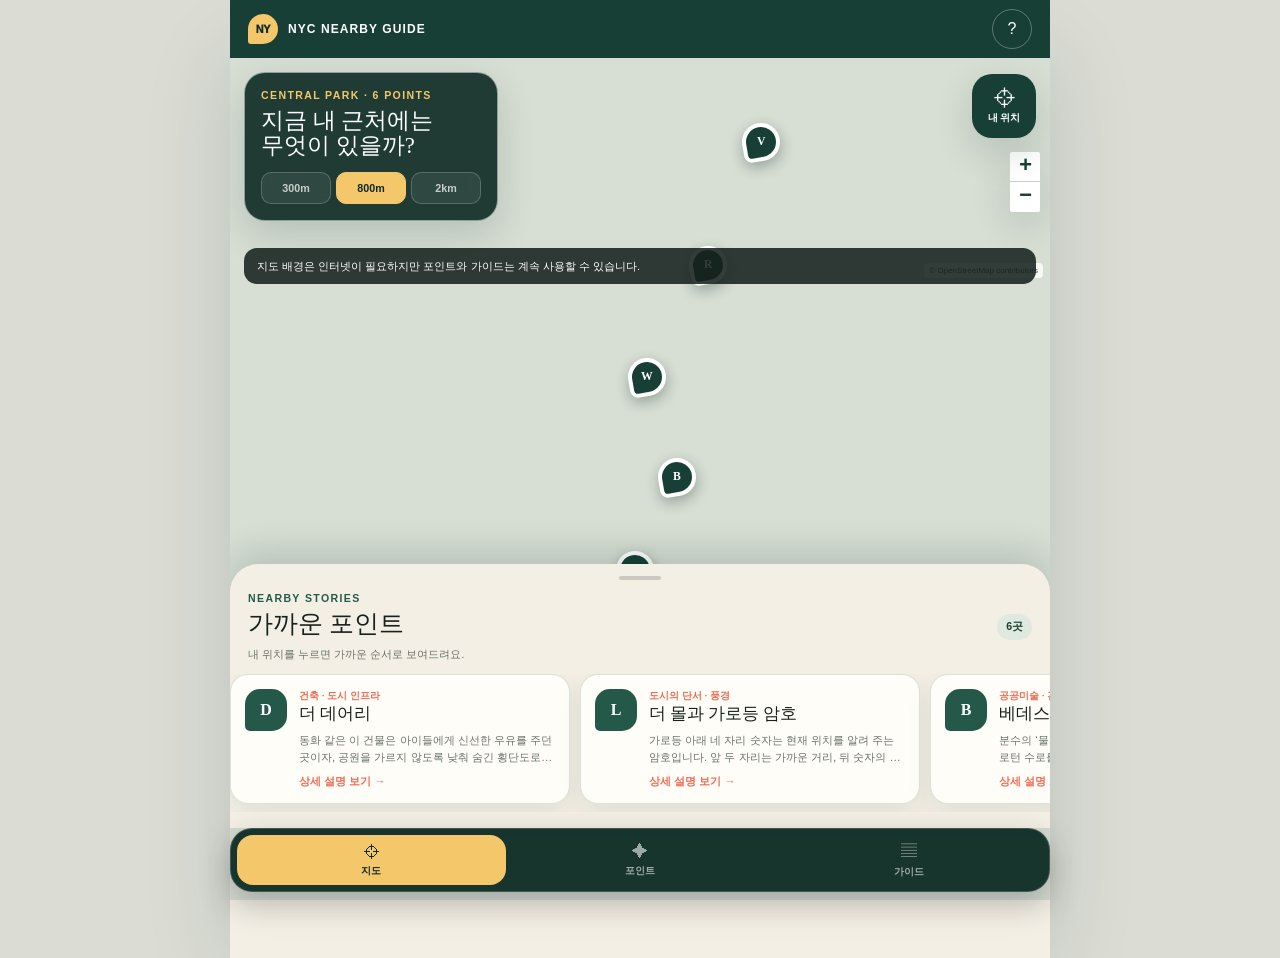
==== commit 7619664c: "Add files via upload" ====
--- a/index.html
+++ b/index.html
@@ -9,11 +9,11 @@
   <meta name="apple-mobile-web-app-status-bar-style" content="black-translucent">
   <meta name="apple-mobile-web-app-title" content="NYC Nearby">
   <title>NYC Walking Tour · Nearby Guide</title>
-  <link rel="manifest" href="./manifest.webmanifest?v=4">
+  <link rel="manifest" href="./manifest.webmanifest?v=5">
   <link rel="icon" href="./assets/icon.svg" type="image/svg+xml">
   <link rel="apple-touch-icon" href="./assets/apple-touch-icon.png">
-  <link rel="stylesheet" href="./vendor/leaflet/leaflet.css?v=4">
-  <link rel="stylesheet" href="./styles.css?v=4">
+  <link rel="stylesheet" href="./vendor/leaflet/leaflet.css?v=5">
+  <link rel="stylesheet" href="./styles.css?v=5">
 </head>
 <body>
   <a class="skip-link" href="#main">본문으로 건너뛰기</a>
@@ -66,7 +66,7 @@
       <div class="page-intro">
         <p class="eyebrow light">NO FIXED ROUTE</p>
         <h1 id="pointsTitle">순서 없는<br>포인트 컬렉션</h1>
-        <p>여행 동선에 맞춰 가까운 곳만 골라 보세요. 숫자는 설명을 찾기 위한 식별 번호일 뿐, 추천 순서가 아닙니다.</p>
+        <p>여행 동선에 맞춰 가까운 곳만 골라 보세요. 지도 기호는 장소를 구분하기 위한 표시일 뿐, 추천 순서가 아닙니다.</p>
       </div>
       <div class="content-shell points-shell">
         <div class="points-toolbar">
@@ -117,8 +117,8 @@
 
   <div class="toast" id="toast" role="status" aria-live="polite"></div>
 
-  <script src="./vendor/leaflet/leaflet.js?v=4"></script>
-  <script src="./data/tours.js?v=4"></script>
-  <script src="./app.js?v=4"></script>
+  <script src="./vendor/leaflet/leaflet.js?v=5"></script>
+  <script src="./data/tours.js?v=5"></script>
+  <script src="./app.js?v=5"></script>
 </body>
 </html>
--- a/vendor/leaflet/leaflet.css
+++ b/vendor/leaflet/leaflet.css
@@ -0,0 +1,661 @@
+/* required styles */
+
+.leaflet-pane,
+.leaflet-tile,
+.leaflet-marker-icon,
+.leaflet-marker-shadow,
+.leaflet-tile-container,
+.leaflet-pane > svg,
+.leaflet-pane > canvas,
+.leaflet-zoom-box,
+.leaflet-image-layer,
+.leaflet-layer {
+	position: absolute;
+	left: 0;
+	top: 0;
+	}
+.leaflet-container {
+	overflow: hidden;
+	}
+.leaflet-tile,
+.leaflet-marker-icon,
+.leaflet-marker-shadow {
+	-webkit-user-select: none;
+	   -moz-user-select: none;
+	        user-select: none;
+	  -webkit-user-drag: none;
+	}
+/* Prevents IE11 from highlighting tiles in blue */
+.leaflet-tile::selection {
+	background: transparent;
+}
+/* Safari renders non-retina tile on retina better with this, but Chrome is worse */
+.leaflet-safari .leaflet-tile {
+	image-rendering: -webkit-optimize-contrast;
+	}
+/* hack that prevents hw layers "stretching" when loading new tiles */
+.leaflet-safari .leaflet-tile-container {
+	width: 1600px;
+	height: 1600px;
+	-webkit-transform-origin: 0 0;
+	}
+.leaflet-marker-icon,
+.leaflet-marker-shadow {
+	display: block;
+	}
+/* .leaflet-container svg: reset svg max-width decleration shipped in Joomla! (joomla.org) 3.x */
+/* .leaflet-container img: map is broken in FF if you have max-width: 100% on tiles */
+.leaflet-container .leaflet-overlay-pane svg {
+	max-width: none !important;
+	max-height: none !important;
+	}
+.leaflet-container .leaflet-marker-pane img,
+.leaflet-container .leaflet-shadow-pane img,
+.leaflet-container .leaflet-tile-pane img,
+.leaflet-container img.leaflet-image-layer,
+.leaflet-container .leaflet-tile {
+	max-width: none !important;
+	max-height: none !important;
+	width: auto;
+	padding: 0;
+	}
+
+.leaflet-container img.leaflet-tile {
+	/* See: https://bugs.chromium.org/p/chromium/issues/detail?id=600120 */
+	mix-blend-mode: plus-lighter;
+}
+
+.leaflet-container.leaflet-touch-zoom {
+	-ms-touch-action: pan-x pan-y;
+	touch-action: pan-x pan-y;
+	}
+.leaflet-container.leaflet-touch-drag {
+	-ms-touch-action: pinch-zoom;
+	/* Fallback for FF which doesn't support pinch-zoom */
+	touch-action: none;
+	touch-action: pinch-zoom;
+}
+.leaflet-container.leaflet-touch-drag.leaflet-touch-zoom {
+	-ms-touch-action: none;
+	touch-action: none;
+}
+.leaflet-container {
+	-webkit-tap-highlight-color: transparent;
+}
+.leaflet-container a {
+	-webkit-tap-highlight-color: rgba(51, 181, 229, 0.4);
+}
+.leaflet-tile {
+	filter: inherit;
+	visibility: hidden;
+	}
+.leaflet-tile-loaded {
+	visibility: inherit;
+	}
+.leaflet-zoom-box {
+	width: 0;
+	height: 0;
+	-moz-box-sizing: border-box;
+	     box-sizing: border-box;
+	z-index: 800;
+	}
+/* workaround for https://bugzilla.mozilla.org/show_bug.cgi?id=888319 */
+.leaflet-overlay-pane svg {
+	-moz-user-select: none;
+	}
+
+.leaflet-pane         { z-index: 400; }
+
+.leaflet-tile-pane    { z-index: 200; }
+.leaflet-overlay-pane { z-index: 400; }
+.leaflet-shadow-pane  { z-index: 500; }
+.leaflet-marker-pane  { z-index: 600; }
+.leaflet-tooltip-pane   { z-index: 650; }
+.leaflet-popup-pane   { z-index: 700; }
+
+.leaflet-map-pane canvas { z-index: 100; }
+.leaflet-map-pane svg    { z-index: 200; }
+
+.leaflet-vml-shape {
+	width: 1px;
+	height: 1px;
+	}
+.lvml {
+	behavior: url(#default#VML);
+	display: inline-block;
+	position: absolute;
+	}
+
+
+/* control positioning */
+
+.leaflet-control {
+	position: relative;
+	z-index: 800;
+	pointer-events: visiblePainted; /* IE 9-10 doesn't have auto */
+	pointer-events: auto;
+	}
+.leaflet-top,
+.leaflet-bottom {
+	position: absolute;
+	z-index: 1000;
+	pointer-events: none;
+	}
+.leaflet-top {
+	top: 0;
+	}
+.leaflet-right {
+	right: 0;
+	}
+.leaflet-bottom {
+	bottom: 0;
+	}
+.leaflet-left {
+	left: 0;
+	}
+.leaflet-control {
+	float: left;
+	clear: both;
+	}
+.leaflet-right .leaflet-control {
+	float: right;
+	}
+.leaflet-top .leaflet-control {
+	margin-top: 10px;
+	}
+.leaflet-bottom .leaflet-control {
+	margin-bottom: 10px;
+	}
+.leaflet-left .leaflet-control {
+	margin-left: 10px;
+	}
+.leaflet-right .leaflet-control {
+	margin-right: 10px;
+	}
+
+
+/* zoom and fade animations */
+
+.leaflet-fade-anim .leaflet-popup {
+	opacity: 0;
+	-webkit-transition: opacity 0.2s linear;
+	   -moz-transition: opacity 0.2s linear;
+	        transition: opacity 0.2s linear;
+	}
+.leaflet-fade-anim .leaflet-map-pane .leaflet-popup {
+	opacity: 1;
+	}
+.leaflet-zoom-animated {
+	-webkit-transform-origin: 0 0;
+	    -ms-transform-origin: 0 0;
+	        transform-origin: 0 0;
+	}
+svg.leaflet-zoom-animated {
+	will-change: transform;
+}
+
+.leaflet-zoom-anim .leaflet-zoom-animated {
+	-webkit-transition: -webkit-transform 0.25s cubic-bezier(0,0,0.25,1);
+	   -moz-transition:    -moz-transform 0.25s cubic-bezier(0,0,0.25,1);
+	        transition:         transform 0.25s cubic-bezier(0,0,0.25,1);
+	}
+.leaflet-zoom-anim .leaflet-tile,
+.leaflet-pan-anim .leaflet-tile {
+	-webkit-transition: none;
+	   -moz-transition: none;
+	        transition: none;
+	}
+
+.leaflet-zoom-anim .leaflet-zoom-hide {
+	visibility: hidden;
+	}
+
+
+/* cursors */
+
+.leaflet-interactive {
+	cursor: pointer;
+	}
+.leaflet-grab {
+	cursor: -webkit-grab;
+	cursor:    -moz-grab;
+	cursor:         grab;
+	}
+.leaflet-crosshair,
+.leaflet-crosshair .leaflet-interactive {
+	cursor: crosshair;
+	}
+.leaflet-popup-pane,
+.leaflet-control {
+	cursor: auto;
+	}
+.leaflet-dragging .leaflet-grab,
+.leaflet-dragging .leaflet-grab .leaflet-interactive,
+.leaflet-dragging .leaflet-marker-draggable {
+	cursor: move;
+	cursor: -webkit-grabbing;
+	cursor:    -moz-grabbing;
+	cursor:         grabbing;
+	}
+
+/* marker & overlays interactivity */
+.leaflet-marker-icon,
+.leaflet-marker-shadow,
+.leaflet-image-layer,
+.leaflet-pane > svg path,
+.leaflet-tile-container {
+	pointer-events: none;
+	}
+
+.leaflet-marker-icon.leaflet-interactive,
+.leaflet-image-layer.leaflet-interactive,
+.leaflet-pane > svg path.leaflet-interactive,
+svg.leaflet-image-layer.leaflet-interactive path {
+	pointer-events: visiblePainted; /* IE 9-10 doesn't have auto */
+	pointer-events: auto;
+	}
+
+/* visual tweaks */
+
+.leaflet-container {
+	background: #ddd;
+	outline-offset: 1px;
+	}
+.leaflet-container a {
+	color: #0078A8;
+	}
+.leaflet-zoom-box {
+	border: 2px dotted #38f;
+	background: rgba(255,255,255,0.5);
+	}
+
+
+/* general typography */
+.leaflet-container {
+	font-family: "Helvetica Neue", Arial, Helvetica, sans-serif;
+	font-size: 12px;
+	font-size: 0.75rem;
+	line-height: 1.5;
+	}
+
+
+/* general toolbar styles */
+
+.leaflet-bar {
+	box-shadow: 0 1px 5px rgba(0,0,0,0.65);
+	border-radius: 4px;
+	}
+.leaflet-bar a {
+	background-color: #fff;
+	border-bottom: 1px solid #ccc;
+	width: 26px;
+	height: 26px;
+	line-height: 26px;
+	display: block;
+	text-align: center;
+	text-decoration: none;
+	color: black;
+	}
+.leaflet-bar a,
+.leaflet-control-layers-toggle {
+	background-position: 50% 50%;
+	background-repeat: no-repeat;
+	display: block;
+	}
+.leaflet-bar a:hover,
+.leaflet-bar a:focus {
+	background-color: #f4f4f4;
+	}
+.leaflet-bar a:first-child {
+	border-top-left-radius: 4px;
+	border-top-right-radius: 4px;
+	}
+.leaflet-bar a:last-child {
+	border-bottom-left-radius: 4px;
+	border-bottom-right-radius: 4px;
+	border-bottom: none;
+	}
+.leaflet-bar a.leaflet-disabled {
+	cursor: default;
+	background-color: #f4f4f4;
+	color: #bbb;
+	}
+
+.leaflet-touch .leaflet-bar a {
+	width: 30px;
+	height: 30px;
+	line-height: 30px;
+	}
+.leaflet-touch .leaflet-bar a:first-child {
+	border-top-left-radius: 2px;
+	border-top-right-radius: 2px;
+	}
+.leaflet-touch .leaflet-bar a:last-child {
+	border-bottom-left-radius: 2px;
+	border-bottom-right-radius: 2px;
+	}
+
+/* zoom control */
+
+.leaflet-control-zoom-in,
+.leaflet-control-zoom-out {
+	font: bold 18px 'Lucida Console', Monaco, monospace;
+	text-indent: 1px;
+	}
+
+.leaflet-touch .leaflet-control-zoom-in, .leaflet-touch .leaflet-control-zoom-out  {
+	font-size: 22px;
+	}
+
+
+/* layers control */
+
+.leaflet-control-layers {
+	box-shadow: 0 1px 5px rgba(0,0,0,0.4);
+	background: #fff;
+	border-radius: 5px;
+	}
+.leaflet-control-layers-toggle {
+	background-image: url(images/layers.png);
+	width: 36px;
+	height: 36px;
+	}
+.leaflet-retina .leaflet-control-layers-toggle {
+	background-image: url(images/layers-2x.png);
+	background-size: 26px 26px;
+	}
+.leaflet-touch .leaflet-control-layers-toggle {
+	width: 44px;
+	height: 44px;
+	}
+.leaflet-control-layers .leaflet-control-layers-list,
+.leaflet-control-layers-expanded .leaflet-control-layers-toggle {
+	display: none;
+	}
+.leaflet-control-layers-expanded .leaflet-control-layers-list {
+	display: block;
+	position: relative;
+	}
+.leaflet-control-layers-expanded {
+	padding: 6px 10px 6px 6px;
+	color: #333;
+	background: #fff;
+	}
+.leaflet-control-layers-scrollbar {
+	overflow-y: scroll;
+	overflow-x: hidden;
+	padding-right: 5px;
+	}
+.leaflet-control-layers-selector {
+	margin-top: 2px;
+	position: relative;
+	top: 1px;
+	}
+.leaflet-control-layers label {
+	display: block;
+	font-size: 13px;
+	font-size: 1.08333em;
+	}
+.leaflet-control-layers-separator {
+	height: 0;
+	border-top: 1px solid #ddd;
+	margin: 5px -10px 5px -6px;
+	}
+
+/* Default icon URLs */
+.leaflet-default-icon-path { /* used only in path-guessing heuristic, see L.Icon.Default */
+	background-image: url(images/marker-icon.png);
+	}
+
+
+/* attribution and scale controls */
+
+.leaflet-container .leaflet-control-attribution {
+	background: #fff;
+	background: rgba(255, 255, 255, 0.8);
+	margin: 0;
+	}
+.leaflet-control-attribution,
+.leaflet-control-scale-line {
+	padding: 0 5px;
+	color: #333;
+	line-height: 1.4;
+	}
+.leaflet-control-attribution a {
+	text-decoration: none;
+	}
+.leaflet-control-attribution a:hover,
+.leaflet-control-attribution a:focus {
+	text-decoration: underline;
+	}
+.leaflet-attribution-flag {
+	display: inline !important;
+	vertical-align: baseline !important;
+	width: 1em;
+	height: 0.6669em;
+	}
+.leaflet-left .leaflet-control-scale {
+	margin-left: 5px;
+	}
+.leaflet-bottom .leaflet-control-scale {
+	margin-bottom: 5px;
+	}
+.leaflet-control-scale-line {
+	border: 2px solid #777;
+	border-top: none;
+	line-height: 1.1;
+	padding: 2px 5px 1px;
+	white-space: nowrap;
+	-moz-box-sizing: border-box;
+	     box-sizing: border-box;
+	background: rgba(255, 255, 255, 0.8);
+	text-shadow: 1px 1px #fff;
+	}
+.leaflet-control-scale-line:not(:first-child) {
+	border-top: 2px solid #777;
+	border-bottom: none;
+	margin-top: -2px;
+	}
+.leaflet-control-scale-line:not(:first-child):not(:last-child) {
+	border-bottom: 2px solid #777;
+	}
+
+.leaflet-touch .leaflet-control-attribution,
+.leaflet-touch .leaflet-control-layers,
+.leaflet-touch .leaflet-bar {
+	box-shadow: none;
+	}
+.leaflet-touch .leaflet-control-layers,
+.leaflet-touch .leaflet-bar {
+	border: 2px solid rgba(0,0,0,0.2);
+	background-clip: padding-box;
+	}
+
+
+/* popup */
+
+.leaflet-popup {
+	position: absolute;
+	text-align: center;
+	margin-bottom: 20px;
+	}
+.leaflet-popup-content-wrapper {
+	padding: 1px;
+	text-align: left;
+	border-radius: 12px;
+	}
+.leaflet-popup-content {
+	margin: 13px 24px 13px 20px;
+	line-height: 1.3;
+	font-size: 13px;
+	font-size: 1.08333em;
+	min-height: 1px;
+	}
+.leaflet-popup-content p {
+	margin: 17px 0;
+	margin: 1.3em 0;
+	}
+.leaflet-popup-tip-container {
+	width: 40px;
+	height: 20px;
+	position: absolute;
+	left: 50%;
+	margin-top: -1px;
+	margin-left: -20px;
+	overflow: hidden;
+	pointer-events: none;
+	}
+.leaflet-popup-tip {
+	width: 17px;
+	height: 17px;
+	padding: 1px;
+
+	margin: -10px auto 0;
+	pointer-events: auto;
+
+	-webkit-transform: rotate(45deg);
+	   -moz-transform: rotate(45deg);
+	    -ms-transform: rotate(45deg);
+	        transform: rotate(45deg);
+	}
+.leaflet-popup-content-wrapper,
+.leaflet-popup-tip {
+	background: white;
+	color: #333;
+	box-shadow: 0 3px 14px rgba(0,0,0,0.4);
+	}
+.leaflet-container a.leaflet-popup-close-button {
+	position: absolute;
+	top: 0;
+	right: 0;
+	border: none;
+	text-align: center;
+	width: 24px;
+	height: 24px;
+	font: 16px/24px Tahoma, Verdana, sans-serif;
+	color: #757575;
+	text-decoration: none;
+	background: transparent;
+	}
+.leaflet-container a.leaflet-popup-close-button:hover,
+.leaflet-container a.leaflet-popup-close-button:focus {
+	color: #585858;
+	}
+.leaflet-popup-scrolled {
+	overflow: auto;
+	}
+
+.leaflet-oldie .leaflet-popup-content-wrapper {
+	-ms-zoom: 1;
+	}
+.leaflet-oldie .leaflet-popup-tip {
+	width: 24px;
+	margin: 0 auto;
+
+	-ms-filter: "progid:DXImageTransform.Microsoft.Matrix(M11=0.70710678, M12=0.70710678, M21=-0.70710678, M22=0.70710678)";
+	filter: progid:DXImageTransform.Microsoft.Matrix(M11=0.70710678, M12=0.70710678, M21=-0.70710678, M22=0.70710678);
+	}
+
+.leaflet-oldie .leaflet-control-zoom,
+.leaflet-oldie .leaflet-control-layers,
+.leaflet-oldie .leaflet-popup-content-wrapper,
+.leaflet-oldie .leaflet-popup-tip {
+	border: 1px solid #999;
+	}
+
+
+/* div icon */
+
+.leaflet-div-icon {
+	background: #fff;
+	border: 1px solid #666;
+	}
+
+
+/* Tooltip */
+/* Base styles for the element that has a tooltip */
+.leaflet-tooltip {
+	position: absolute;
+	padding: 6px;
+	background-color: #fff;
+	border: 1px solid #fff;
+	border-radius: 3px;
+	color: #222;
+	white-space: nowrap;
+	-webkit-user-select: none;
+	-moz-user-select: none;
+	-ms-user-select: none;
+	user-select: none;
+	pointer-events: none;
+	box-shadow: 0 1px 3px rgba(0,0,0,0.4);
+	}
+.leaflet-tooltip.leaflet-interactive {
+	cursor: pointer;
+	pointer-events: auto;
+	}
+.leaflet-tooltip-top:before,
+.leaflet-tooltip-bottom:before,
+.leaflet-tooltip-left:before,
+.leaflet-tooltip-right:before {
+	position: absolute;
+	pointer-events: none;
+	border: 6px solid transparent;
+	background: transparent;
+	content: "";
+	}
+
+/* Directions */
+
+.leaflet-tooltip-bottom {
+	margin-top: 6px;
+}
+.leaflet-tooltip-top {
+	margin-top: -6px;
+}
+.leaflet-tooltip-bottom:before,
+.leaflet-tooltip-top:before {
+	left: 50%;
+	margin-left: -6px;
+	}
+.leaflet-tooltip-top:before {
+	bottom: 0;
+	margin-bottom: -12px;
+	border-top-color: #fff;
+	}
+.leaflet-tooltip-bottom:before {
+	top: 0;
+	margin-top: -12px;
+	margin-left: -6px;
+	border-bottom-color: #fff;
+	}
+.leaflet-tooltip-left {
+	margin-left: -6px;
+}
+.leaflet-tooltip-right {
+	margin-left: 6px;
+}
+.leaflet-tooltip-left:before,
+.leaflet-tooltip-right:before {
+	top: 50%;
+	margin-top: -6px;
+	}
+.leaflet-tooltip-left:before {
+	right: 0;
+	margin-right: -12px;
+	border-left-color: #fff;
+	}
+.leaflet-tooltip-right:before {
+	left: 0;
+	margin-left: -12px;
+	border-right-color: #fff;
+	}
+
+/* Printing */
+
+@media print {
+	/* Prevent printers from removing background-images of controls. */
+	.leaflet-control {
+		-webkit-print-color-adjust: exact;
+		print-color-adjust: exact;
+		}
+	}
--- a/styles.css
+++ b/styles.css
@@ -124,6 +124,7 @@
 .nearby-card h3 { margin: 0 0 4px; font-family: Georgia, serif; font-size: 1.04rem; font-weight: 500; }
 .nearby-meta { display: flex; gap: 6px; color: var(--coral); font-size: .62rem; font-weight: 850; }
 .nearby-card p { display: -webkit-box; overflow: hidden; margin: 7px 0 0; color: var(--muted); font-size: .71rem; line-height: 1.45; -webkit-line-clamp: 2; -webkit-box-orient: vertical; }
+.nearby-detail-link { display: inline-block; margin-top: 9px; color: var(--coral); font-size: .69rem; font-weight: 900; }
 
 .leaflet-control-zoom { margin-top: 94px !important; border: 0 !important; box-shadow: var(--shadow) !important; }
 .leaflet-control-zoom a { color: var(--green-900) !important; }
@@ -155,8 +156,9 @@
 .point-distance { color: var(--coral); font-size: .68rem; font-weight: 900; }
 .talking-point { margin: 0 17px 15px; padding: 14px; border-left: 4px solid var(--gold); border-radius: 0 13px 13px 0; background: rgba(244,200,106,.14); font-size: .82rem; line-height: 1.6; }
 .talking-point strong { display: block; margin-bottom: 3px; color: var(--green-800); font-size: .69rem; letter-spacing: .08em; }
-.point-actions { display: grid; grid-template-columns: repeat(3, 1fr); gap: 8px; padding: 0 17px 17px; }
+.point-actions { display: grid; grid-template-columns: repeat(2, 1fr); gap: 8px; padding: 0 17px 17px; }
 .point-actions button, .point-actions a, .chapter-action { display: grid; place-items: center; min-height: 44px; padding: 8px; border: 1px solid var(--line); border-radius: 12px; color: var(--green-900); background: #fff; text-align: center; text-decoration: none; font-size: .7rem; font-weight: 900; cursor: pointer; }
+.point-actions .detail-button { color: #fff; border-color: var(--coral); background: var(--coral); }
 .point-actions .visit-button { color: #fff; border-color: var(--green-900); background: var(--green-900); }
 .point-card.is-visited .visit-button { color: var(--green-900); border-color: var(--green-100); background: var(--green-100); }
 .observation-details { border-top: 1px solid var(--line); }
